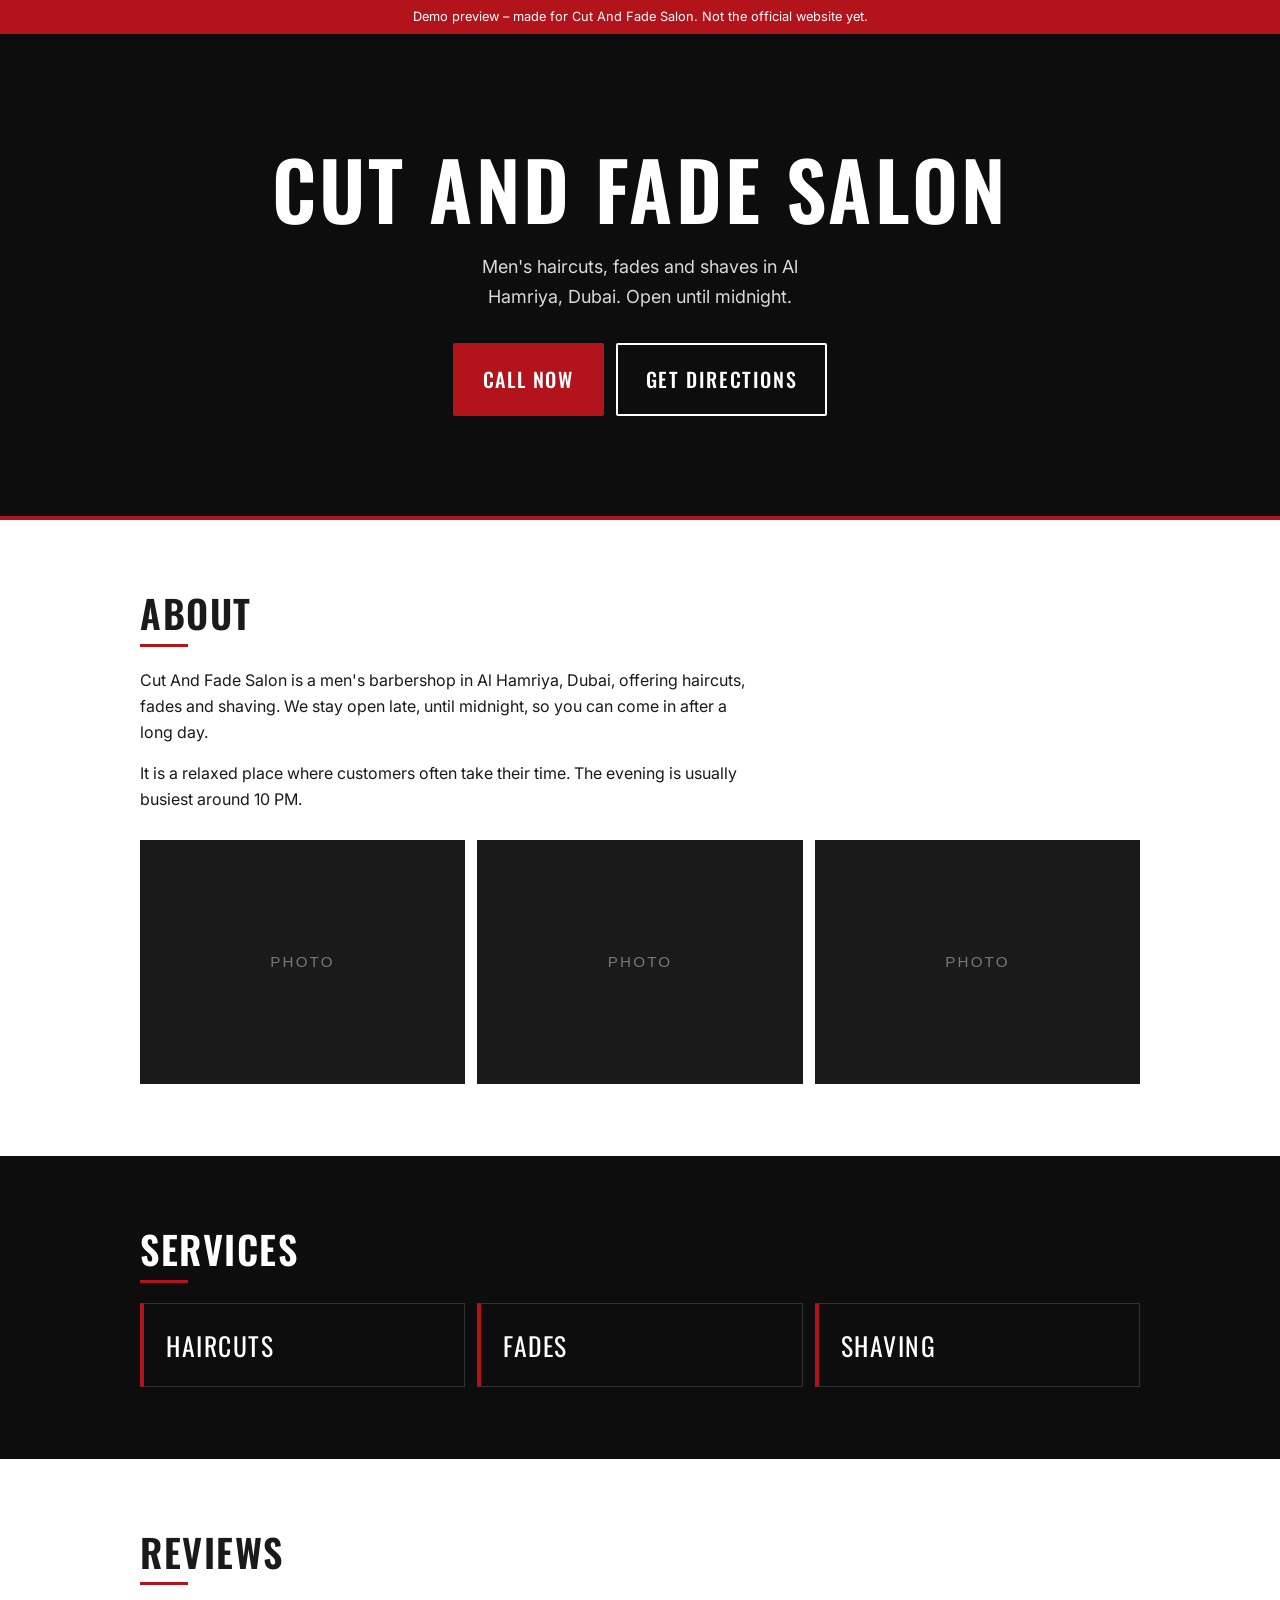
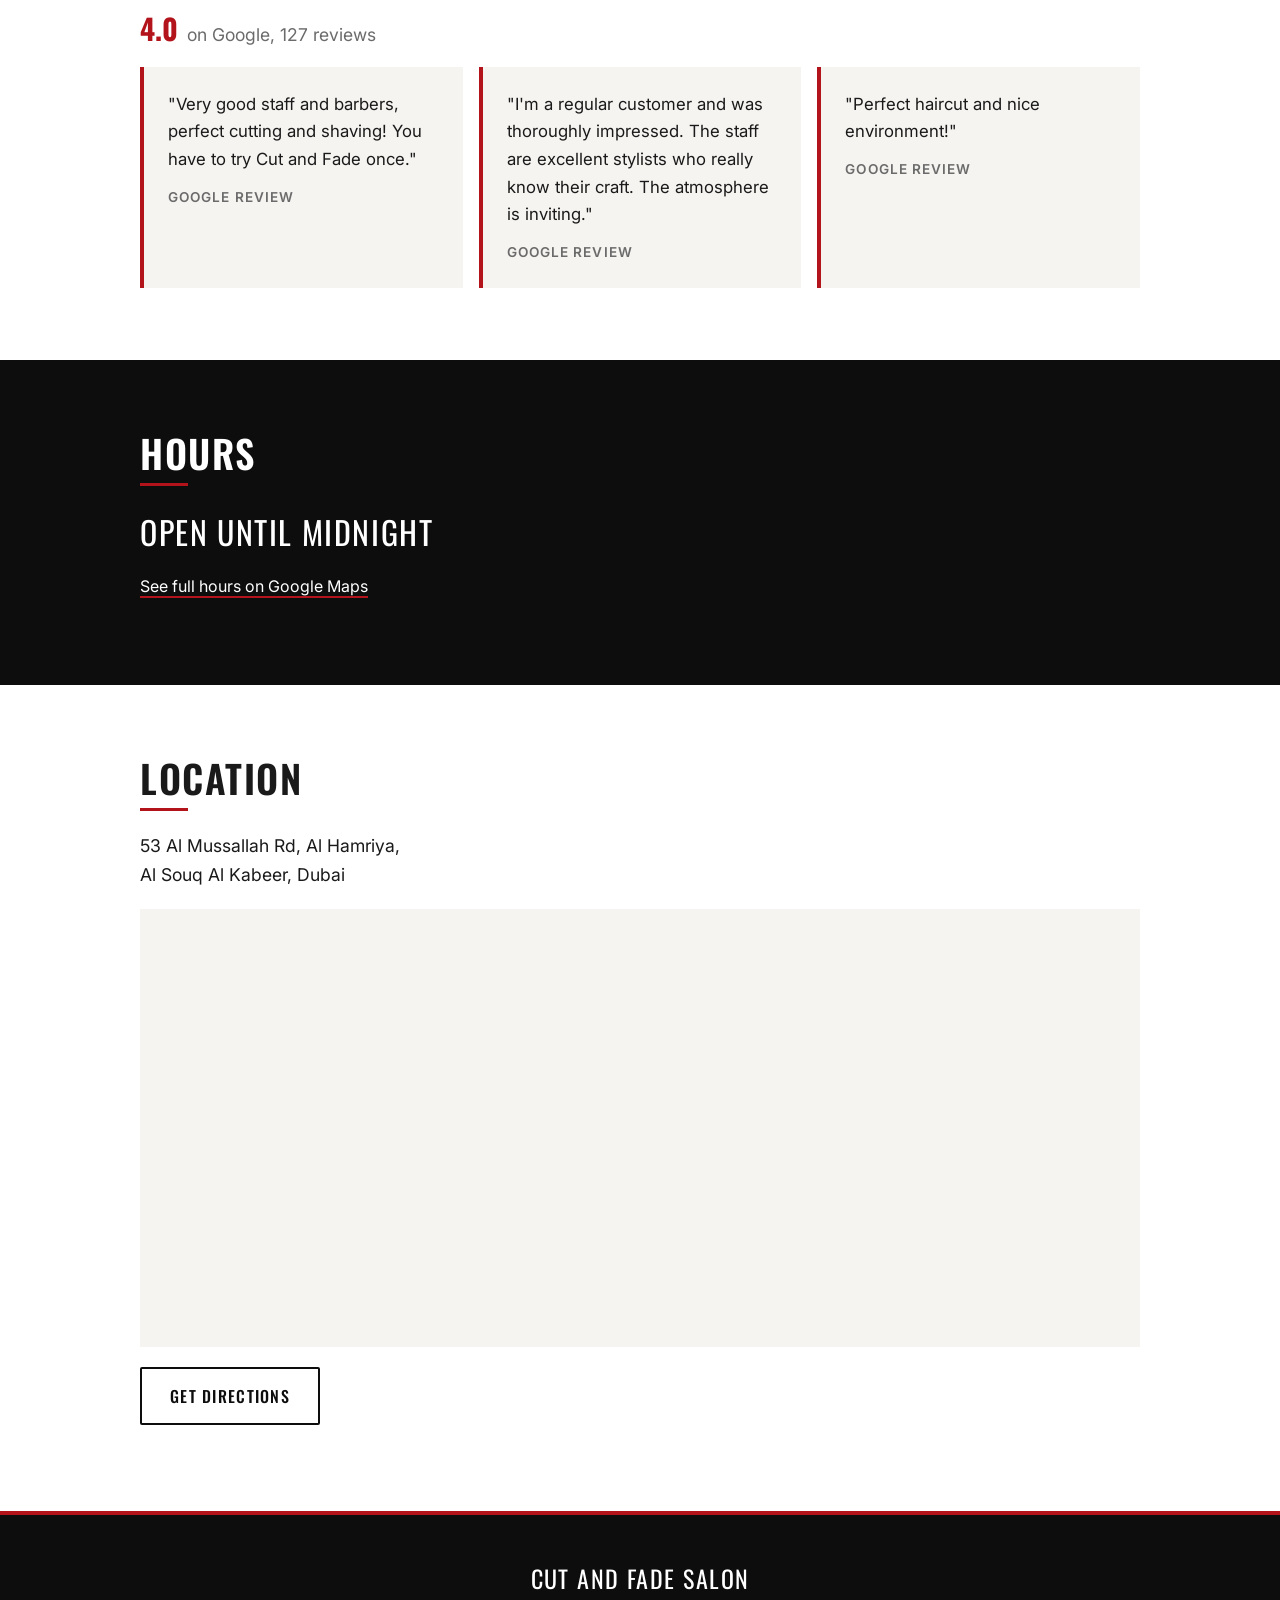
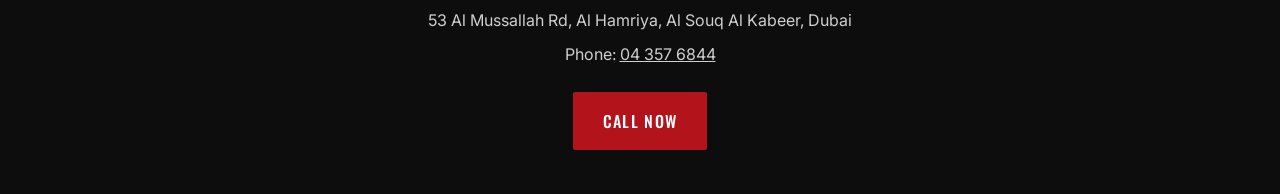
==== index.html @ 0ee4cca7 "Add Cut And Fade Salon demo site" ====
<!DOCTYPE html>
<html lang="en">
<head>
  <meta charset="utf-8">
  <meta name="viewport" content="width=device-width, initial-scale=1">
  <meta name="robots" content="noindex">
  <title>Cut And Fade Salon | Men's Barbershop in Al Hamriya, Dubai</title>
  <meta name="description" content="Men's haircuts, fades and shaves in Al Hamriya, Dubai. Open until midnight.">
  <link rel="preconnect" href="https://fonts.googleapis.com">
  <link rel="preconnect" href="https://fonts.gstatic.com" crossorigin>
  <link href="https://fonts.googleapis.com/css2?family=Oswald:wght@500;600&family=Inter:wght@400;500;600&display=swap" rel="stylesheet">
  <link rel="stylesheet" href="style.css">
</head>
<body>

  <div class="demo-banner">Demo preview – made for Cut And Fade Salon. Not the official website yet.</div>

  <header class="hero">
    <div class="wrap">
      <h1>Cut And Fade Salon</h1>
      <p class="lead">Men's haircuts, fades and shaves in Al Hamriya, Dubai. Open until midnight.</p>
      <div class="actions">
        <a class="btn btn-primary btn-big" href="tel:+97143576844">Call Now</a>
        <a class="btn btn-outline btn-big" href="https://www.google.com/maps/search/?api=1&amp;query=Cut+And+Fade+Salon+53+Al+Mussallah+Rd+Dubai" target="_blank" rel="noopener">Get Directions</a>
      </div>
    </div>
  </header>

  <main>
    <section class="section" id="about">
      <div class="wrap">
        <h2>About</h2>
        <p>Cut And Fade Salon is a men's barbershop in Al Hamriya, Dubai, offering haircuts, fades and shaving. We stay open late, until midnight, so you can come in after a long day.</p>
        <p>It is a relaxed place where customers often take their time. The evening is usually busiest around 10 PM.</p>
        <div class="photos">
          <img src="images/photo-1.svg" alt="Photo placeholder" width="600" height="450" loading="lazy">
          <img src="images/photo-2.svg" alt="Photo placeholder" width="600" height="450" loading="lazy">
          <img src="images/photo-3.svg" alt="Photo placeholder" width="600" height="450" loading="lazy">
        </div>
      </div>
    </section>

    <section class="section dark" id="services">
      <div class="wrap">
        <h2>Services</h2>
        <ul class="services">
          <li>Haircuts</li>
          <li>Fades</li>
          <li>Shaving</li>
        </ul>
      </div>
    </section>

    <section class="section" id="reviews">
      <div class="wrap">
        <h2>Reviews</h2>
        <p class="rating"><strong>4.0</strong> on Google, 127 reviews</p>
        <div class="reviews">
          <figure>
            <blockquote>"Very good staff and barbers, perfect cutting and shaving! You have to try Cut and Fade once."</blockquote>
            <figcaption>Google review</figcaption>
          </figure>
          <figure>
            <blockquote>"I'm a regular customer and was thoroughly impressed. The staff are excellent stylists who really know their craft. The atmosphere is inviting."</blockquote>
            <figcaption>Google review</figcaption>
          </figure>
          <figure>
            <blockquote>"Perfect haircut and nice environment!"</blockquote>
            <figcaption>Google review</figcaption>
          </figure>
        </div>
      </div>
    </section>

    <section class="section dark" id="hours">
      <div class="wrap">
        <h2>Hours</h2>
        <p class="big-text">Open until midnight</p>
        <p><a class="text-link" href="https://www.google.com/maps/search/?api=1&amp;query=Cut+And+Fade+Salon+53+Al+Mussallah+Rd+Dubai" target="_blank" rel="noopener">See full hours on Google Maps</a></p>
      </div>
    </section>

    <section class="section" id="location">
      <div class="wrap">
        <h2>Location</h2>
        <address>53 Al Mussallah Rd, Al Hamriya,<br>Al Souq Al Kabeer, Dubai</address>
        <div class="map">
          <iframe title="Map showing Cut And Fade Salon" src="https://maps.google.com/maps?q=Cut%20And%20Fade%20Salon%2C%2053%20Al%20Mussallah%20Rd%2C%20Dubai&amp;output=embed" loading="lazy" referrerpolicy="no-referrer-when-downgrade" allowfullscreen></iframe>
        </div>
        <p><a class="btn btn-outline-dark" href="https://www.google.com/maps/search/?api=1&amp;query=Cut+And+Fade+Salon+53+Al+Mussallah+Rd+Dubai" target="_blank" rel="noopener">Get Directions</a></p>
      </div>
    </section>
  </main>

  <footer class="footer">
    <div class="wrap">
      <p class="footer-name">Cut And Fade Salon</p>
      <p>53 Al Mussallah Rd, Al Hamriya, Al Souq Al Kabeer, Dubai</p>
      <p>Phone: <a href="tel:+97143576844">04 357 6844</a></p>
      <a class="btn btn-primary" href="tel:+97143576844">Call Now</a>
    </div>
  </footer>

  <a class="sticky-call" href="tel:+97143576844">Call Now</a>

</body>
</html>
---- style.css ----
:root {
  --black: #0d0d0d;
  --ink: #1a1a1a;
  --white: #ffffff;
  --paper: #f6f4f1;
  --red: #b3141c;
  --red-dark: #8f0f16;
  --muted: #6b6b6b;
  --head: "Oswald", "Arial Narrow", Impact, sans-serif;
  --body: "Inter", system-ui, -apple-system, "Segoe UI", Arial, sans-serif;
}

* { box-sizing: border-box; }
html { scroll-behavior: smooth; }
body {
  margin: 0;
  font-family: var(--body);
  font-size: 1rem;
  line-height: 1.65;
  color: var(--ink);
  background: var(--white);
  padding-bottom: 76px; /* room for sticky button on mobile */
}
img { max-width: 100%; height: auto; display: block; }
a { color: inherit; }
.wrap { width: 100%; max-width: 1040px; margin: 0 auto; padding: 0 20px; }

h1, h2 {
  font-family: var(--head);
  font-weight: 600;
  text-transform: uppercase;
  letter-spacing: 0.04em;
  line-height: 1.1;
  margin: 0;
}

/* Banner */
.demo-banner {
  background: var(--red);
  color: var(--white);
  text-align: center;
  font-size: 0.8rem;
  line-height: 1.4;
  padding: 8px 16px;
}

/* Hero */
.hero {
  background: var(--black);
  color: var(--white);
  padding: 72px 0 64px;
  text-align: center;
  border-bottom: 4px solid var(--red);
}
.hero h1 { font-size: clamp(2.6rem, 11vw, 5rem); }
.lead {
  max-width: 34ch;
  margin: 20px auto 32px;
  font-size: 1.125rem;
  color: #d9d9d9;
}
.actions { display: flex; flex-direction: column; gap: 12px; max-width: 360px; margin: 0 auto; }

/* Buttons */
.btn {
  display: inline-block;
  text-align: center;
  text-decoration: none;
  font-family: var(--head);
  font-weight: 500;
  text-transform: uppercase;
  letter-spacing: 0.08em;
  padding: 14px 28px;
  border: 2px solid transparent;
  border-radius: 2px;
  transition: background 0.15s, color 0.15s, border-color 0.15s;
}
.btn-big { font-size: 1.25rem; padding: 18px 28px; }
.btn-primary { background: var(--red); color: var(--white); }
.btn-primary:hover { background: var(--red-dark); }
.btn-outline { border-color: var(--white); color: var(--white); }
.btn-outline:hover { background: var(--white); color: var(--black); }
.btn-outline-dark { border-color: var(--black); color: var(--black); }
.btn-outline-dark:hover { background: var(--black); color: var(--white); }
a:focus-visible { outline: 3px solid var(--red); outline-offset: 3px; }

/* Sections */
.section { padding: 56px 0; }
.section.dark { background: var(--black); color: var(--white); }
.section h2 {
  font-size: 2rem;
  margin-bottom: 20px;
  padding-bottom: 12px;
  position: relative;
}
.section h2::after {
  content: "";
  position: absolute;
  left: 0; bottom: 0;
  width: 48px; height: 3px;
  background: var(--red);
}
.section p { max-width: 62ch; margin: 0 0 14px; }

.photos { display: grid; grid-template-columns: 1fr; gap: 12px; margin-top: 28px; }

/* Services */
.services { list-style: none; margin: 0; padding: 0; display: grid; gap: 12px; }
.services li {
  font-family: var(--head);
  font-size: 1.6rem;
  text-transform: uppercase;
  letter-spacing: 0.06em;
  padding: 20px 22px;
  border: 1px solid #333;
  border-left: 4px solid var(--red);
}

/* Reviews */
.rating { font-size: 1.1rem; color: var(--muted); }
.rating strong { font-family: var(--head); font-size: 1.8rem; color: var(--red); margin-right: 4px; }
.reviews { display: grid; gap: 16px; margin-top: 8px; }
.reviews figure { margin: 0; background: var(--paper); padding: 24px; border-left: 4px solid var(--red); }
.reviews blockquote { margin: 0 0 12px; font-size: 1.05rem; }
.reviews figcaption { font-size: 0.85rem; font-weight: 600; color: var(--muted); text-transform: uppercase; letter-spacing: 0.08em; }

/* Hours */
.big-text { font-family: var(--head); font-size: 2rem; text-transform: uppercase; letter-spacing: 0.05em; }
.text-link { color: var(--white); text-decoration-color: var(--red); text-decoration-thickness: 2px; text-underline-offset: 4px; }
.text-link:hover { color: #ff6a70; }

/* Location */
address { font-style: normal; font-size: 1.1rem; margin-bottom: 20px; }
.map { aspect-ratio: 4 / 3; background: var(--paper); margin-bottom: 20px; }
.map iframe { width: 100%; height: 100%; border: 0; display: block; }

/* Footer */
.footer { background: var(--black); color: #cfcfcf; padding: 44px 0; text-align: center; border-top: 4px solid var(--red); }
.footer p { margin: 0 0 8px; }
.footer-name { font-family: var(--head); font-size: 1.5rem; text-transform: uppercase; letter-spacing: 0.06em; color: var(--white); }
.footer .btn { margin-top: 16px; }

/* Sticky call button (mobile) */
.sticky-call {
  position: fixed;
  left: 12px; right: 12px; bottom: 12px;
  z-index: 10;
  background: var(--red);
  color: var(--white);
  text-align: center;
  text-decoration: none;
  font-family: var(--head);
  font-size: 1.25rem;
  text-transform: uppercase;
  letter-spacing: 0.08em;
  padding: 16px;
  border-radius: 2px;
  box-shadow: 0 4px 14px rgba(0, 0, 0, 0.35);
}

/* Tablet */
@media (min-width: 640px) {
  .actions { flex-direction: row; justify-content: center; max-width: none; }
  .photos { grid-template-columns: repeat(3, 1fr); }
  .services { grid-template-columns: repeat(3, 1fr); }
  .reviews { grid-template-columns: repeat(3, 1fr); }
  .section { padding: 72px 0; }
}

/* Desktop */
@media (min-width: 900px) {
  body { padding-bottom: 0; }
  .sticky-call { display: none; }
  .hero { padding: 110px 0 100px; }
  .section h2 { font-size: 2.4rem; }
  .map { aspect-ratio: 16 / 7; }
}

@media (prefers-reduced-motion: reduce) {
  html { scroll-behavior: auto; }
  .btn { transition: none; }
}
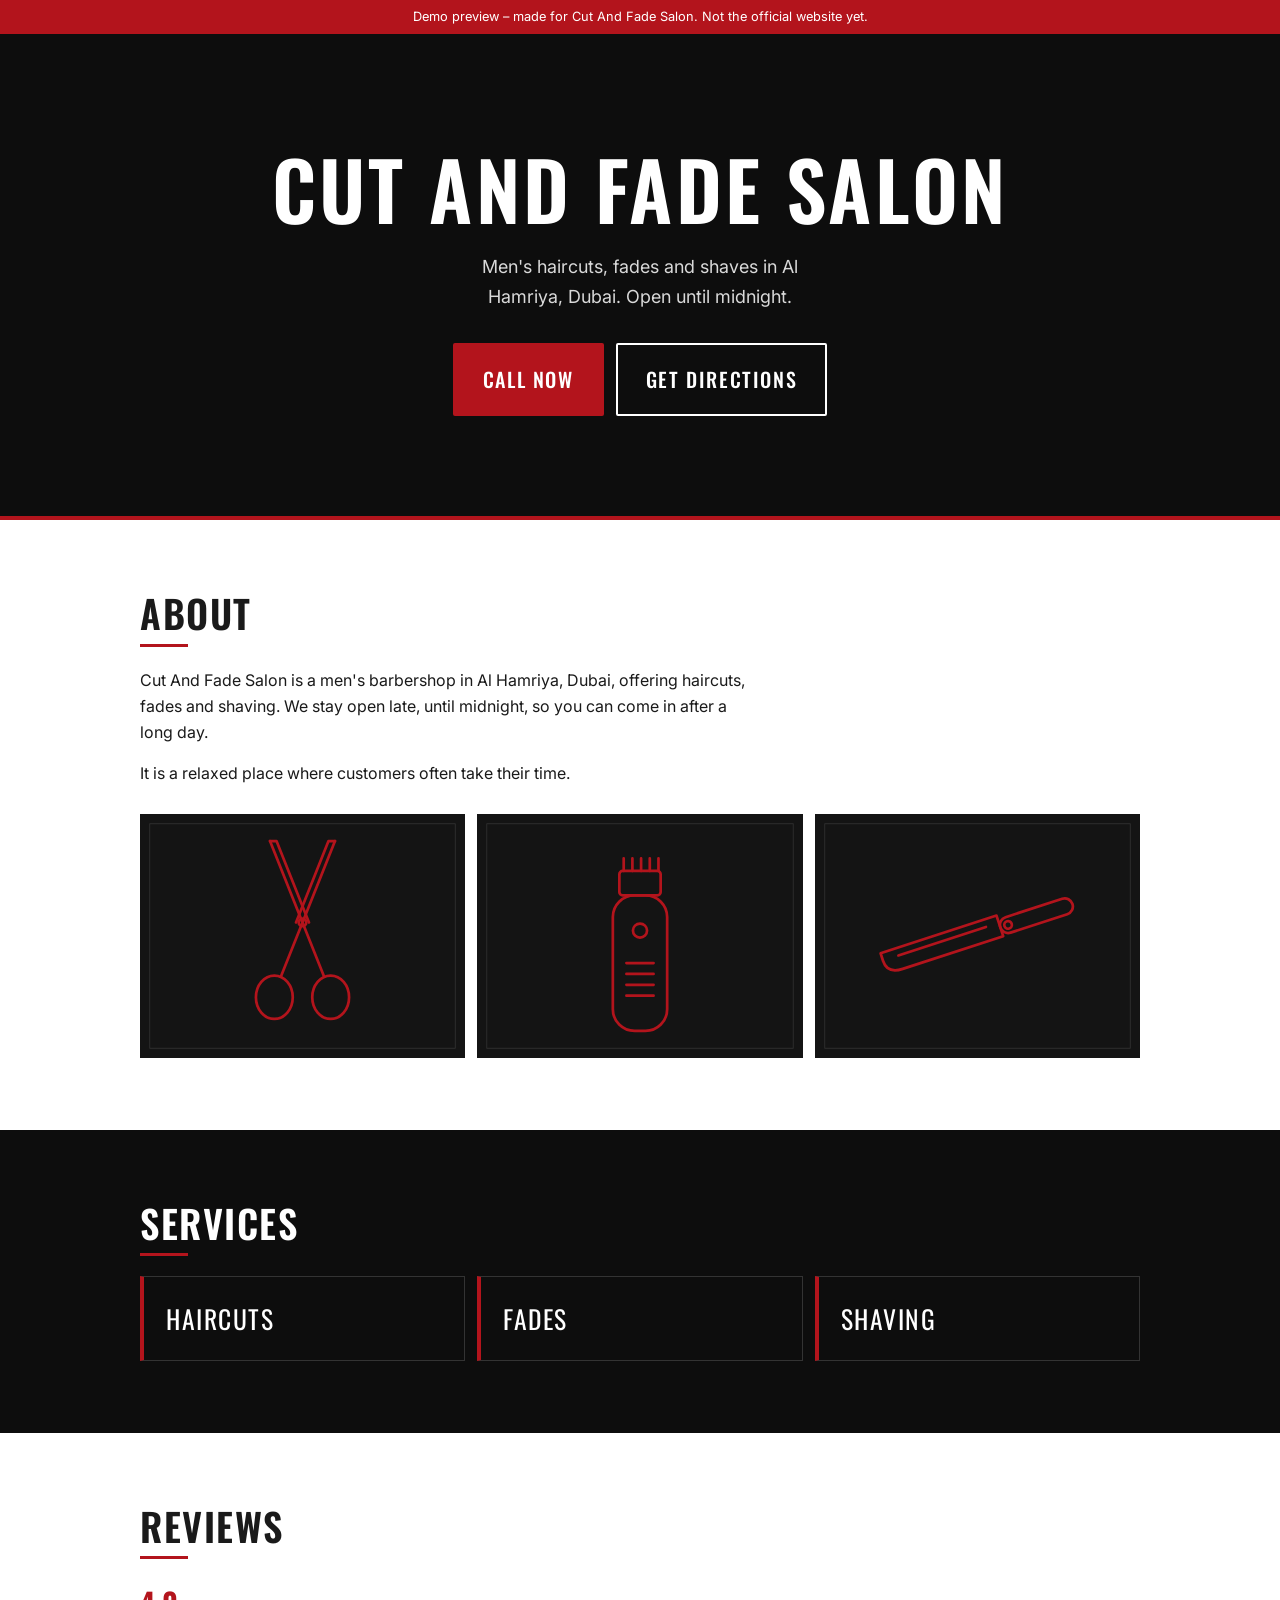
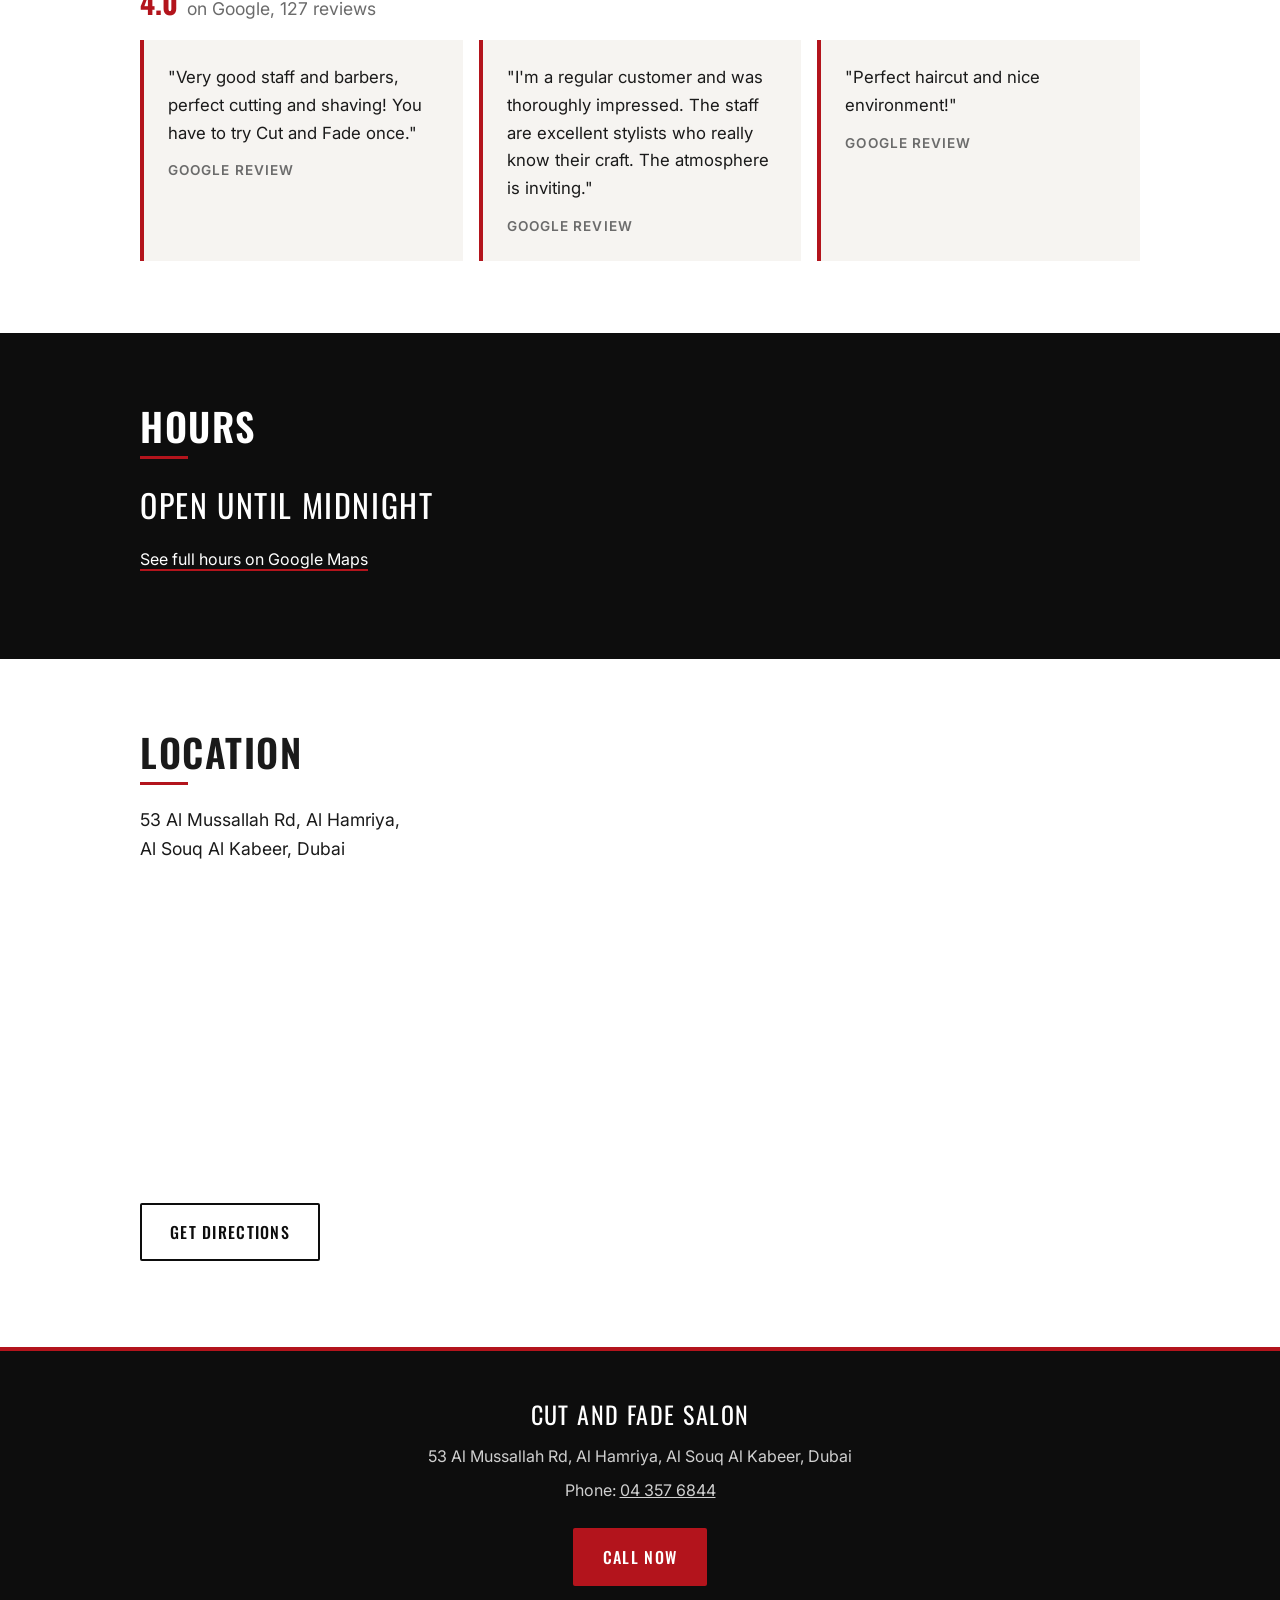
==== commit 570dacdb: "Fix map size, remove 10 PM line, add SVG illustrations Co-Authored-By: Claude Sonnet 5.5 <noreply@an" ====
--- a/index.html
+++ b/index.html
@@ -31,11 +31,11 @@
       <div class="wrap">
         <h2>About</h2>
         <p>Cut And Fade Salon is a men's barbershop in Al Hamriya, Dubai, offering haircuts, fades and shaving. We stay open late, until midnight, so you can come in after a long day.</p>
-        <p>It is a relaxed place where customers often take their time. The evening is usually busiest around 10 PM.</p>
+        <p>It is a relaxed place where customers often take their time.</p>
         <div class="photos">
-          <img src="images/photo-1.svg" alt="Photo placeholder" width="600" height="450" loading="lazy">
-          <img src="images/photo-2.svg" alt="Photo placeholder" width="600" height="450" loading="lazy">
-          <img src="images/photo-3.svg" alt="Photo placeholder" width="600" height="450" loading="lazy">
+          <img src="images/photo-1.svg" alt="Scissors illustration" width="600" height="450" loading="lazy">
+          <img src="images/photo-2.svg" alt="Clipper illustration" width="600" height="450" loading="lazy">
+          <img src="images/photo-3.svg" alt="Razor illustration" width="600" height="450" loading="lazy">
         </div>
       </div>
     </section>
@@ -85,7 +85,7 @@
         <h2>Location</h2>
         <address>53 Al Mussallah Rd, Al Hamriya,<br>Al Souq Al Kabeer, Dubai</address>
         <div class="map">
-          <iframe title="Map showing Cut And Fade Salon" src="https://maps.google.com/maps?q=Cut%20And%20Fade%20Salon%2C%2053%20Al%20Mussallah%20Rd%2C%20Dubai&amp;output=embed" loading="lazy" referrerpolicy="no-referrer-when-downgrade" allowfullscreen></iframe>
+          <iframe title="Map showing Cut And Fade Salon" width="100%" height="300"  style="border:0" src="https://maps.google.com/maps?q=Cut%20And%20Fade%20Salon%2C%2053%20Al%20Mussallah%20Rd%2C%20Dubai&amp;output=embed" loading="lazy" referrerpolicy="no-referrer-when-downgrade" allowfullscreen></iframe>
         </div>
         <p><a class="btn btn-outline-dark" href="https://www.google.com/maps/search/?api=1&amp;query=Cut+And+Fade+Salon+53+Al+Mussallah+Rd+Dubai" target="_blank" rel="noopener">Get Directions</a></p>
       </div>
--- a/style.css
+++ b/style.css
@@ -131,8 +131,8 @@
 
 /* Location */
 address { font-style: normal; font-size: 1.1rem; margin-bottom: 20px; }
-.map { aspect-ratio: 4 / 3; background: var(--paper); margin-bottom: 20px; }
-.map iframe { width: 100%; height: 100%; border: 0; display: block; }
+.map { margin-bottom: 20px; }
+.map iframe { width: 100%; height: 300px; border: 0; display: block; }
 
 /* Footer */
 .footer { background: var(--black); color: #cfcfcf; padding: 44px 0; text-align: center; border-top: 4px solid var(--red); }
@@ -173,7 +173,6 @@
   .sticky-call { display: none; }
   .hero { padding: 110px 0 100px; }
   .section h2 { font-size: 2.4rem; }
-  .map { aspect-ratio: 16 / 7; }
 }
 
 @media (prefers-reduced-motion: reduce) {
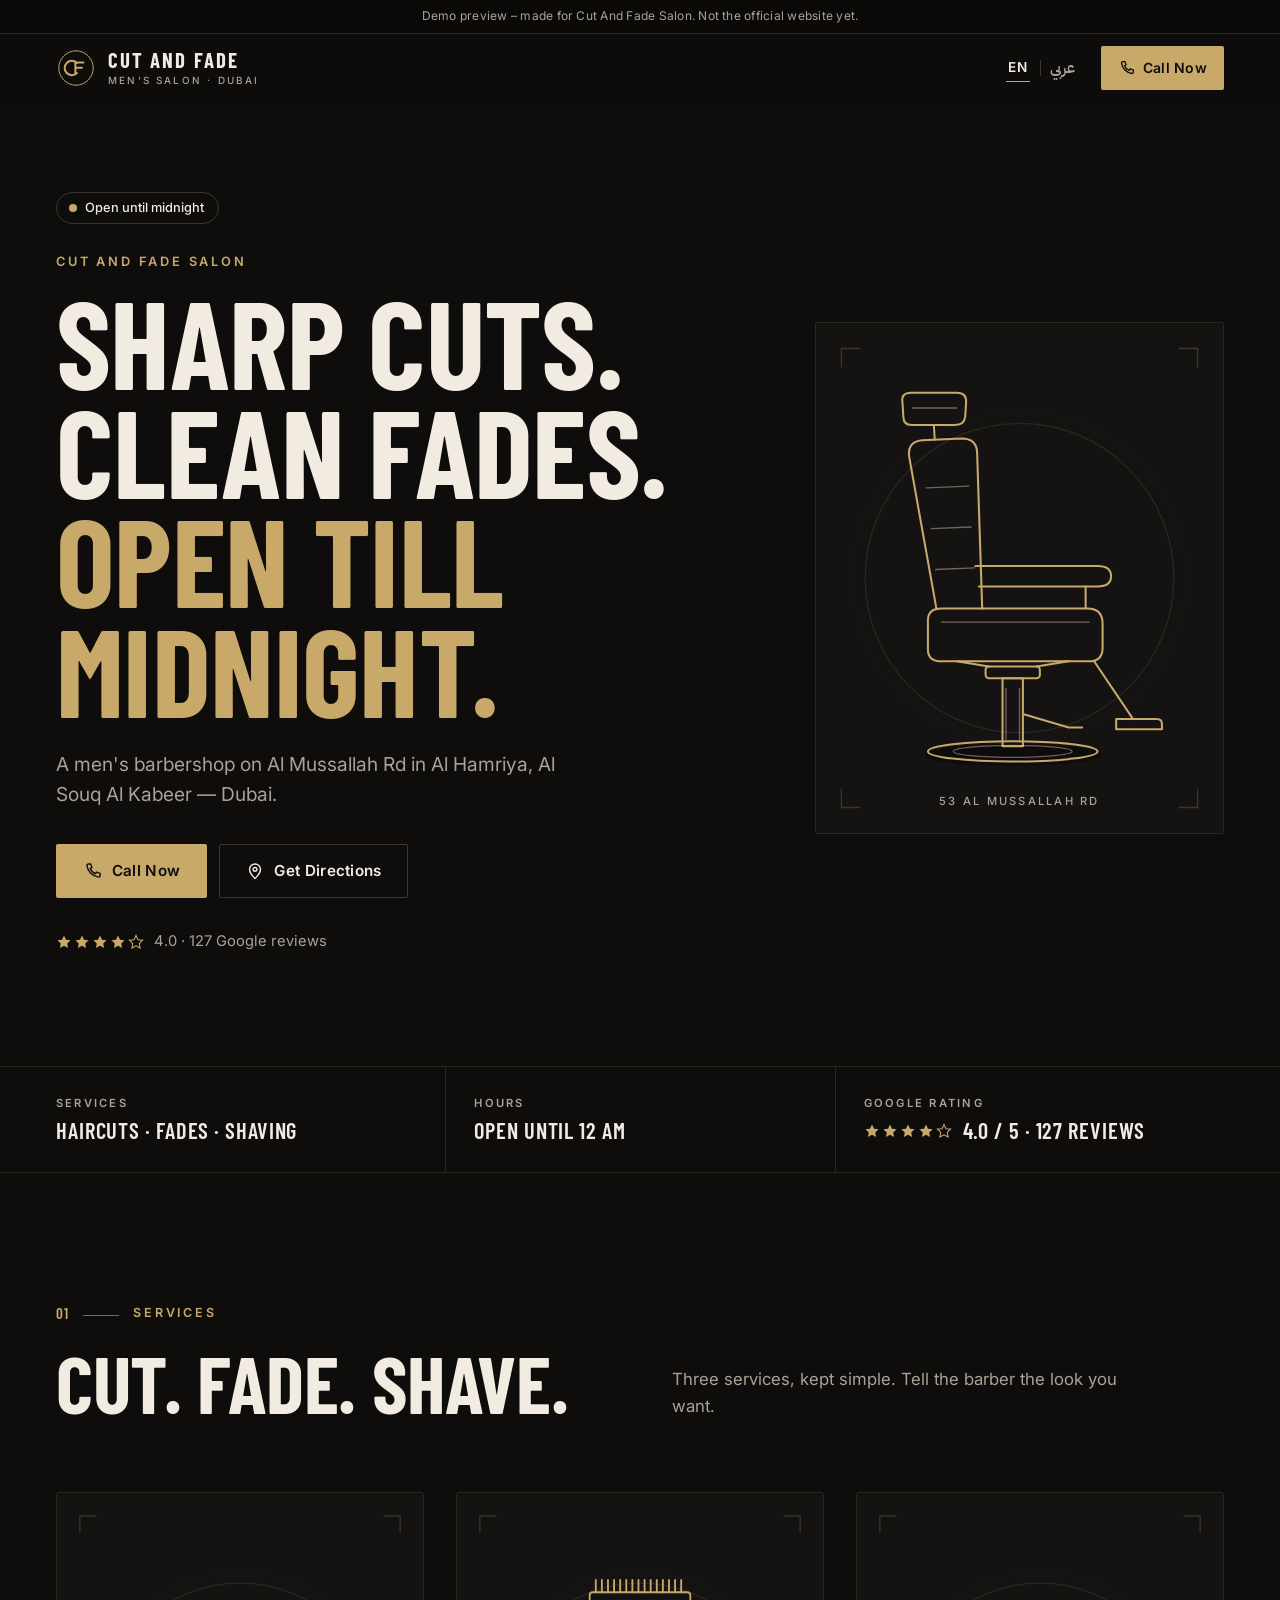
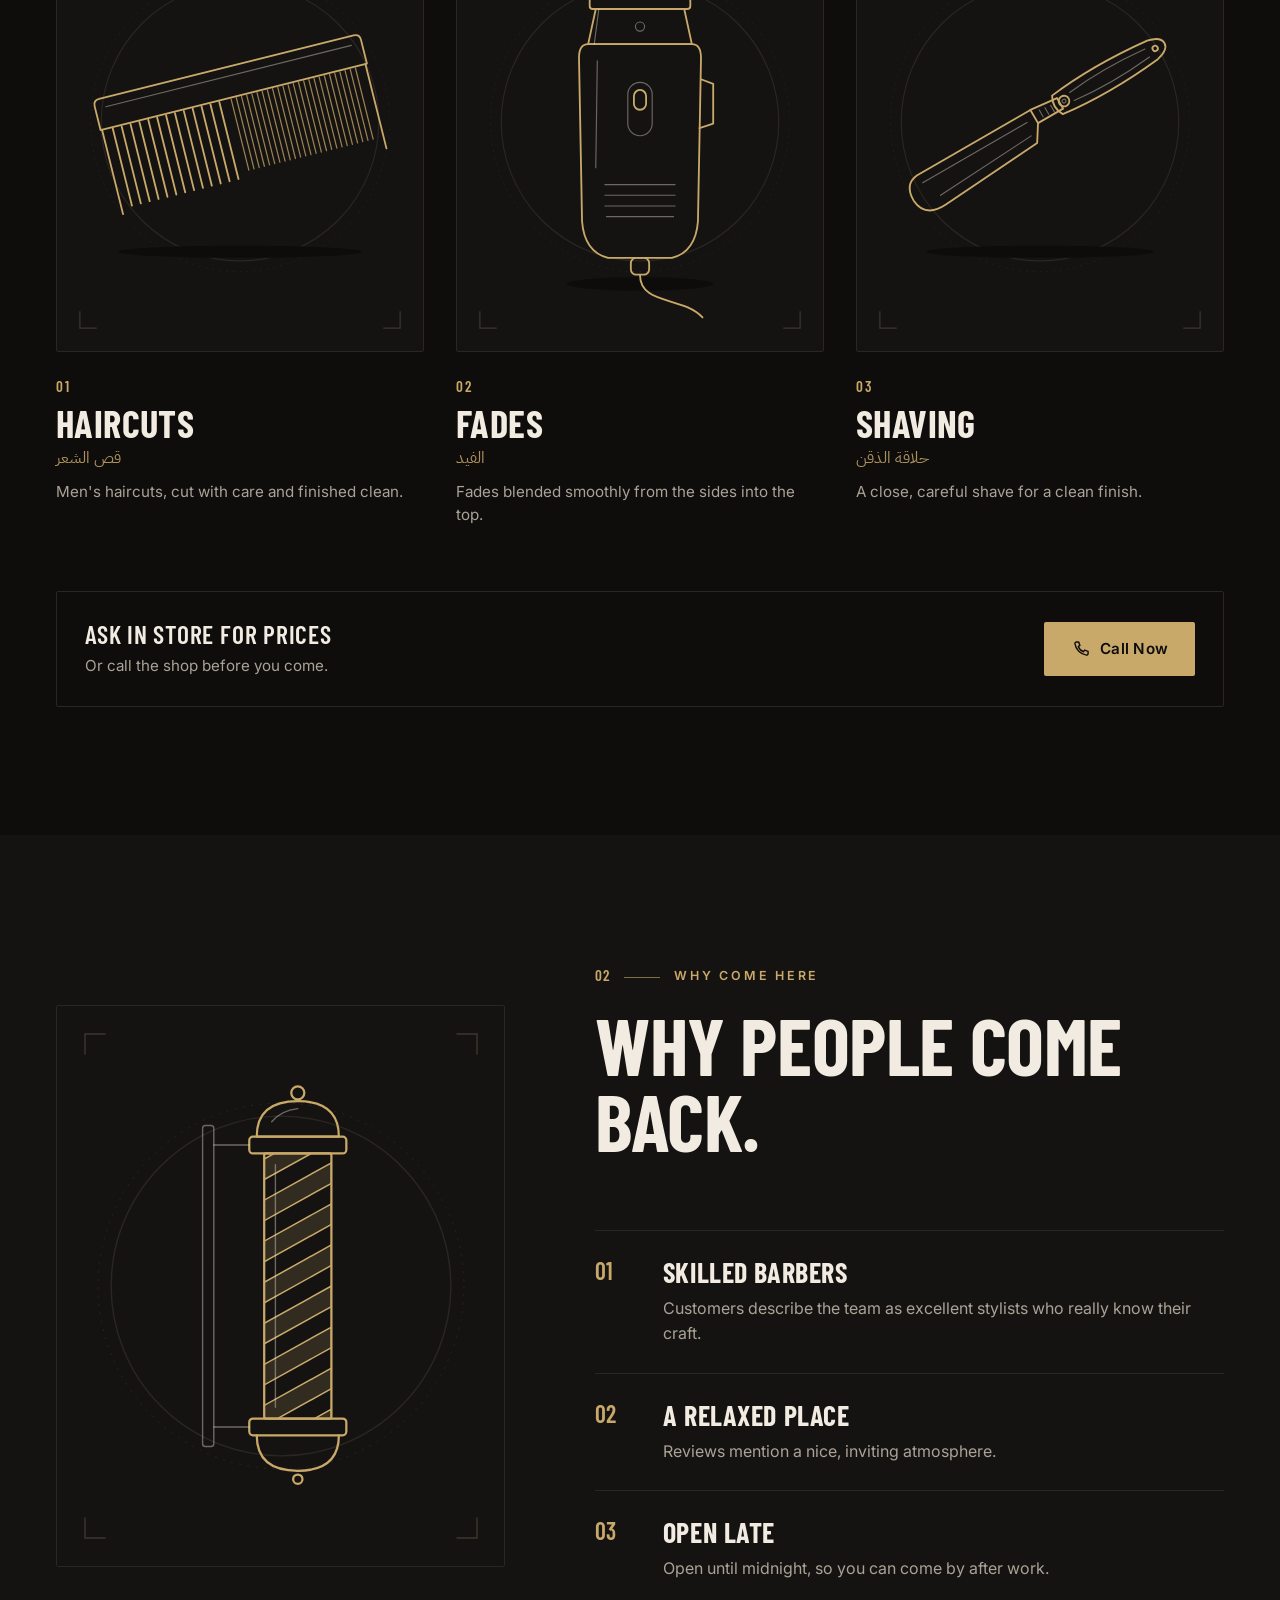
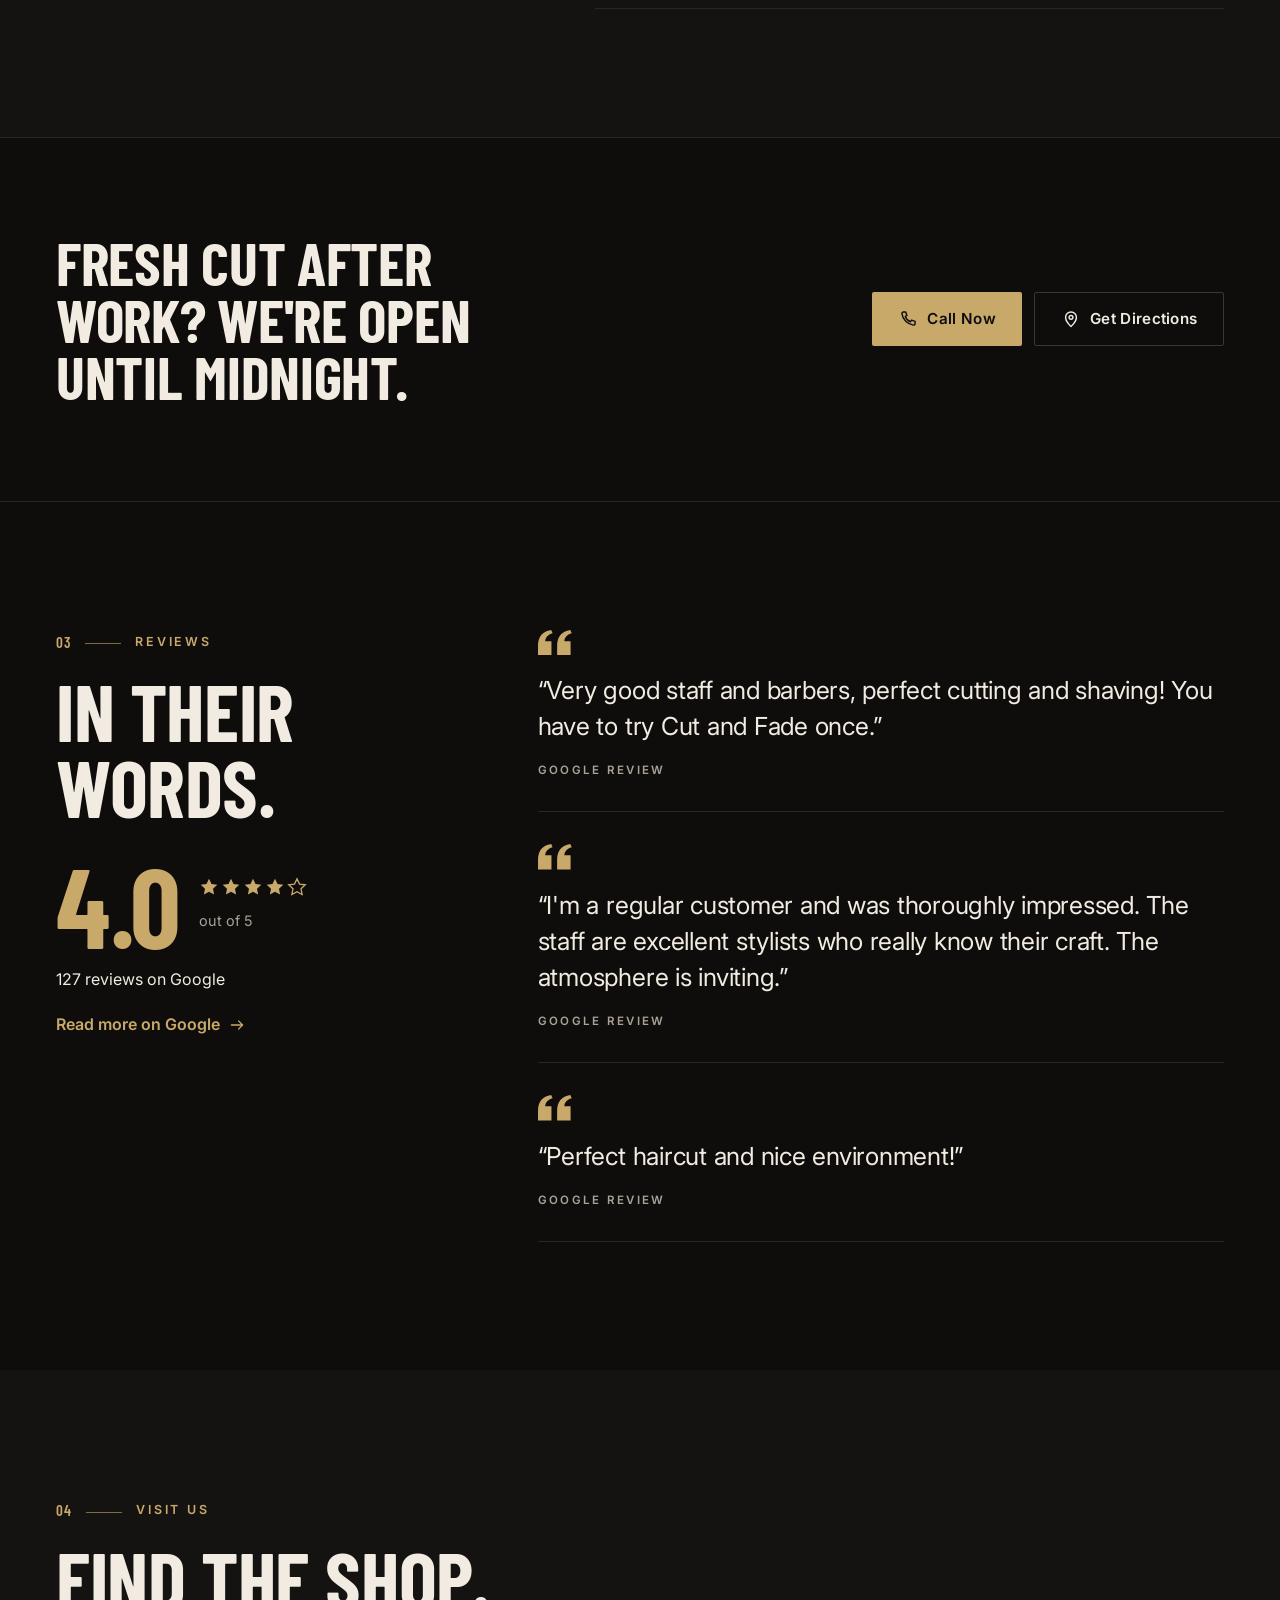
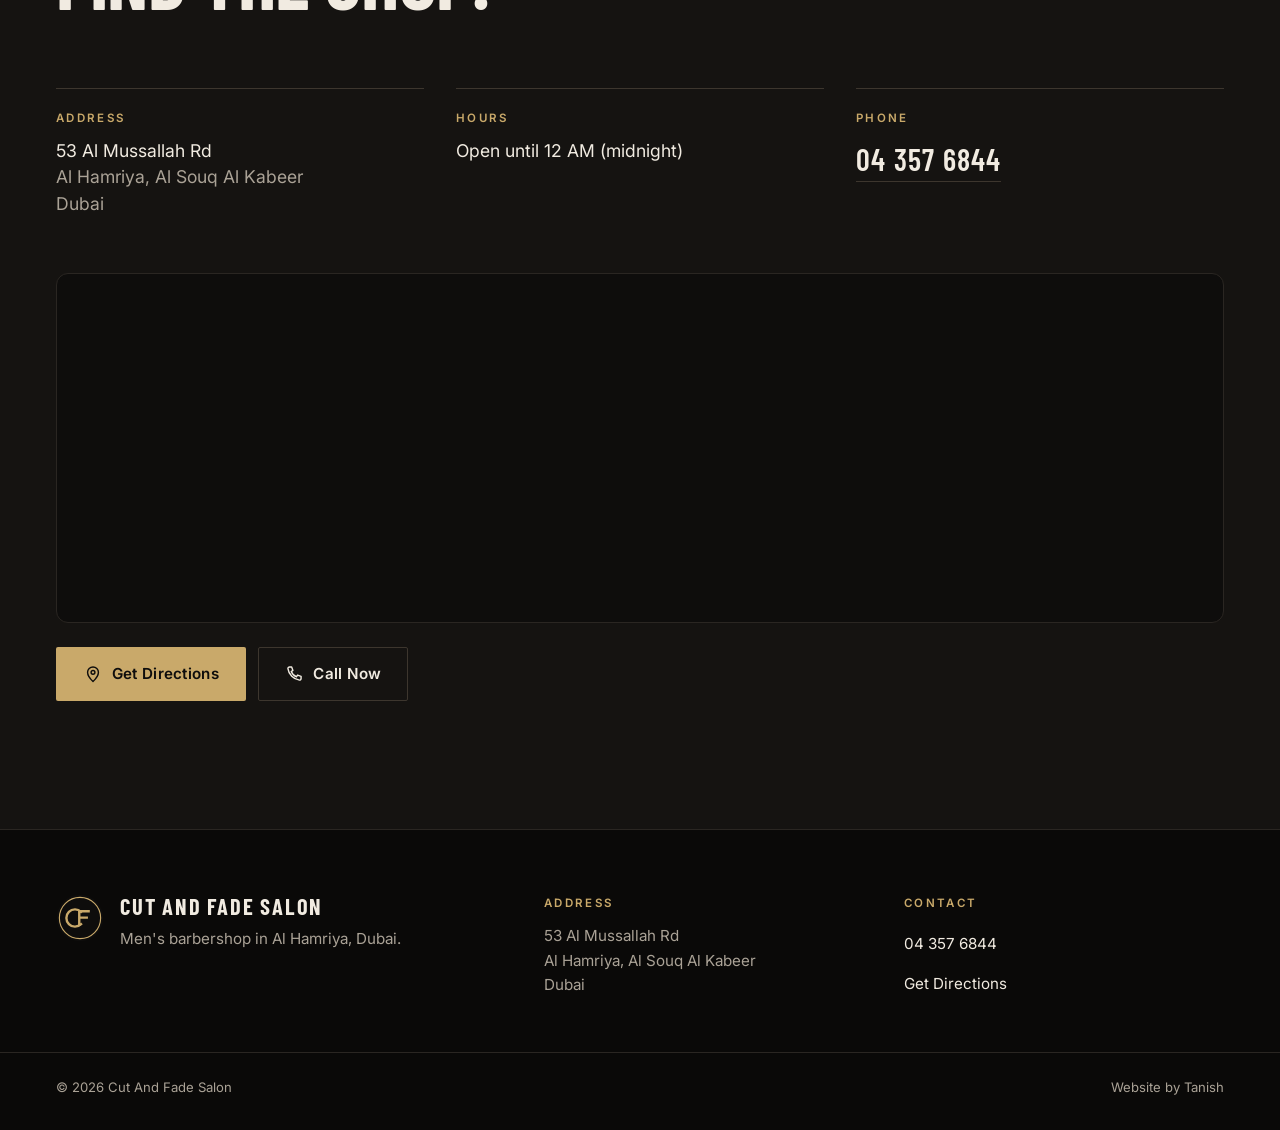
==== commit 714ada5a: "Redesign site: bilingual EN/AR, brass-on-charcoal editorial look - New typography-led design (Barlow" ====
--- a/index.html
+++ b/index.html
@@ -1,107 +1,262 @@
-<!DOCTYPE html>
-<html lang="en">
+<!doctype html>
+<html lang="en" dir="ltr">
 <head>
   <meta charset="utf-8">
-  <meta name="viewport" content="width=device-width, initial-scale=1">
+  <meta name="viewport" content="width=device-width, initial-scale=1, viewport-fit=cover">
+  <title>Cut And Fade Salon · Men's barbershop in Al Hamriya, Dubai</title>
+  <meta name="description" content="Haircuts, fades and shaving in Al Hamriya, Dubai. Open until midnight. Call 04 357 6844.">
   <meta name="robots" content="noindex">
-  <title>Cut And Fade Salon | Men's Barbershop in Al Hamriya, Dubai</title>
-  <meta name="description" content="Men's haircuts, fades and shaves in Al Hamriya, Dubai. Open until midnight.">
+  <meta name="theme-color" content="#0e0d0c">
+
+  <link rel="icon" href="images/logo.svg" type="image/svg+xml">
+  <link rel="apple-touch-icon" href="images/apple-touch-icon.png">
+
+  <!-- Social sharing (WhatsApp, iMessage, X…) — edit these when reusing for another shop -->
+  <meta property="og:type" content="website">
+  <meta property="og:site_name" content="Cut And Fade Salon">
+  <meta property="og:title" content="Cut And Fade Salon · Al Hamriya, Dubai">
+  <meta property="og:description" content="Haircuts, fades and shaving. Open till midnight. Call 04 357 6844.">
+  <meta property="og:url" content="https://tanish0212.github.io/cut-and-fade-demo/">
+  <meta property="og:image" content="https://tanish0212.github.io/cut-and-fade-demo/images/og-image.png">
+  <meta property="og:image:width" content="1200">
+  <meta property="og:image:height" content="630">
+  <meta property="og:image:alt" content="Cut And Fade Salon — Open till midnight · Al Hamriya, Dubai">
+  <meta name="twitter:card" content="summary_large_image">
+  <meta name="twitter:title" content="Cut And Fade Salon · Al Hamriya, Dubai">
+  <meta name="twitter:description" content="Haircuts, fades and shaving. Open till midnight. Call 04 357 6844.">
+  <meta name="twitter:image" content="https://tanish0212.github.io/cut-and-fade-demo/images/og-image.png">
+
   <link rel="preconnect" href="https://fonts.googleapis.com">
   <link rel="preconnect" href="https://fonts.gstatic.com" crossorigin>
-  <link href="https://fonts.googleapis.com/css2?family=Oswald:wght@500;600&family=Inter:wght@400;500;600&display=swap" rel="stylesheet">
+  <link rel="stylesheet" href="https://fonts.googleapis.com/css2?family=Barlow+Condensed:wght@500;600;700&family=Inter:wght@400;500;600&family=IBM+Plex+Sans+Arabic:wght@400;500;700&display=swap">
   <link rel="stylesheet" href="style.css">
 </head>
 <body>
-
-  <div class="demo-banner">Demo preview – made for Cut And Fade Salon. Not the official website yet.</div>
-
-  <header class="hero">
-    <div class="wrap">
-      <h1>Cut And Fade Salon</h1>
-      <p class="lead">Men's haircuts, fades and shaves in Al Hamriya, Dubai. Open until midnight.</p>
-      <div class="actions">
-        <a class="btn btn-primary btn-big" href="tel:+97143576844">Call Now</a>
-        <a class="btn btn-outline btn-big" href="https://www.google.com/maps/search/?api=1&amp;query=Cut+And+Fade+Salon+53+Al+Mussallah+Rd+Dubai" target="_blank" rel="noopener">Get Directions</a>
+  <a class="skip-link" href="#main" data-t="skip">Skip to content</a>
+
+  <p class="demo-banner" data-t="demoBanner"></p>
+
+  <header class="site-header">
+    <div class="container header-inner">
+      <a class="brand" href="#top">
+        <img class="brand-mark" src="images/logo.svg" width="40" height="40" alt="">
+        <span class="brand-word">
+          <span class="brand-name" lang="en" data-shop="shortName"></span>
+          <span class="brand-sub" data-t="brandSub"></span>
+        </span>
+        <span class="visually-hidden" data-shop="name"></span>
+      </a>
+      <div class="header-actions">
+        <div class="lang-toggle" role="group" data-t-aria="langLabel">
+          <button type="button" data-lang="en" lang="en" aria-pressed="true">EN</button>
+          <span class="lang-sep" aria-hidden="true"></span>
+          <button type="button" data-lang="ar" lang="ar" aria-pressed="false">عربي</button>
+        </div>
+        <a class="btn btn-primary btn-sm js-tel" href="tel:+97143576844">
+          <svg class="icon" viewBox="0 0 24 24" width="18" height="18" fill="none" stroke="currentColor" stroke-width="1.8" stroke-linecap="round" stroke-linejoin="round" aria-hidden="true"><path d="M6.6 3.5h2.6l1.5 4.2-2 1.4a10.6 10.6 0 0 0 6.2 6.2l1.4-2 4.2 1.5v2.6a1.9 1.9 0 0 1-2 1.9A16.2 16.2 0 0 1 4.7 5.5a1.9 1.9 0 0 1 1.9-2Z"/></svg>
+          <span class="label-long" data-t="callNow"></span><span class="label-short" data-t="call"></span>
+        </a>
       </div>
     </div>
   </header>
 
-  <main>
-    <section class="section" id="about">
-      <div class="wrap">
-        <h2>About</h2>
-        <p>Cut And Fade Salon is a men's barbershop in Al Hamriya, Dubai, offering haircuts, fades and shaving. We stay open late, until midnight, so you can come in after a long day.</p>
-        <p>It is a relaxed place where customers often take their time.</p>
-        <div class="photos">
-          <img src="images/photo-1.svg" alt="Scissors illustration" width="600" height="450" loading="lazy">
-          <img src="images/photo-2.svg" alt="Clipper illustration" width="600" height="450" loading="lazy">
-          <img src="images/photo-3.svg" alt="Razor illustration" width="600" height="450" loading="lazy">
-        </div>
-      </div>
-    </section>
-
-    <section class="section dark" id="services">
-      <div class="wrap">
-        <h2>Services</h2>
-        <ul class="services">
-          <li>Haircuts</li>
-          <li>Fades</li>
-          <li>Shaving</li>
-        </ul>
-      </div>
-    </section>
-
-    <section class="section" id="reviews">
-      <div class="wrap">
-        <h2>Reviews</h2>
-        <p class="rating"><strong>4.0</strong> on Google, 127 reviews</p>
-        <div class="reviews">
-          <figure>
-            <blockquote>"Very good staff and barbers, perfect cutting and shaving! You have to try Cut and Fade once."</blockquote>
-            <figcaption>Google review</figcaption>
-          </figure>
-          <figure>
-            <blockquote>"I'm a regular customer and was thoroughly impressed. The staff are excellent stylists who really know their craft. The atmosphere is inviting."</blockquote>
-            <figcaption>Google review</figcaption>
-          </figure>
-          <figure>
-            <blockquote>"Perfect haircut and nice environment!"</blockquote>
-            <figcaption>Google review</figcaption>
-          </figure>
-        </div>
-      </div>
-    </section>
-
-    <section class="section dark" id="hours">
-      <div class="wrap">
-        <h2>Hours</h2>
-        <p class="big-text">Open until midnight</p>
-        <p><a class="text-link" href="https://www.google.com/maps/search/?api=1&amp;query=Cut+And+Fade+Salon+53+Al+Mussallah+Rd+Dubai" target="_blank" rel="noopener">See full hours on Google Maps</a></p>
-      </div>
-    </section>
-
-    <section class="section" id="location">
-      <div class="wrap">
-        <h2>Location</h2>
-        <address>53 Al Mussallah Rd, Al Hamriya,<br>Al Souq Al Kabeer, Dubai</address>
-        <div class="map">
-          <iframe title="Map showing Cut And Fade Salon" width="100%" height="300"  style="border:0" src="https://maps.google.com/maps?q=Cut%20And%20Fade%20Salon%2C%2053%20Al%20Mussallah%20Rd%2C%20Dubai&amp;output=embed" loading="lazy" referrerpolicy="no-referrer-when-downgrade" allowfullscreen></iframe>
-        </div>
-        <p><a class="btn btn-outline-dark" href="https://www.google.com/maps/search/?api=1&amp;query=Cut+And+Fade+Salon+53+Al+Mussallah+Rd+Dubai" target="_blank" rel="noopener">Get Directions</a></p>
+  <main id="main">
+    <!-- HERO -->
+    <section class="hero" id="top" aria-labelledby="hero-title">
+      <div class="container hero-grid">
+        <div class="hero-copy">
+          <p class="status js-status reveal"><span class="status-dot" aria-hidden="true"></span><span class="status-text"></span></p>
+          <p class="eyebrow reveal" lang="en" data-shop="name"></p>
+          <h1 class="hero-title js-hero-title" id="hero-title"></h1>
+          <p class="lead reveal" data-t="heroSub"></p>
+          <div class="actions reveal">
+            <a class="btn btn-primary js-tel" href="tel:+97143576844">
+              <svg class="icon" viewBox="0 0 24 24" width="20" height="20" fill="none" stroke="currentColor" stroke-width="1.7" stroke-linecap="round" stroke-linejoin="round" aria-hidden="true"><path d="M6.6 3.5h2.6l1.5 4.2-2 1.4a10.6 10.6 0 0 0 6.2 6.2l1.4-2 4.2 1.5v2.6a1.9 1.9 0 0 1-2 1.9A16.2 16.2 0 0 1 4.7 5.5a1.9 1.9 0 0 1 1.9-2Z"/></svg>
+              <span data-t="callNow"></span>
+            </a>
+            <a class="btn btn-ghost js-dir" href="#visit">
+              <svg class="icon" viewBox="0 0 24 24" width="20" height="20" fill="none" stroke="currentColor" stroke-width="1.7" stroke-linecap="round" stroke-linejoin="round" aria-hidden="true"><path d="M12 21s-6.5-5.8-6.5-11a6.5 6.5 0 0 1 13 0c0 5.2-6.5 11-6.5 11Z"/><circle cx="12" cy="10" r="2.3"/></svg>
+              <span data-t="directions"></span><span class="visually-hidden js-newtab"></span>
+            </a>
+          </div>
+          <a class="rating js-rating js-reviews reveal" href="#reviews"></a>
+        </div>
+        <figure class="hero-media media reveal">
+          <img class="js-hero-img" src="images/chair.svg" alt="" width="480" height="600" fetchpriority="high">
+          <figcaption class="media-caption" data-t="heroCaption"></figcaption>
+        </figure>
+      </div>
+    </section>
+
+    <!-- FACT STRIP -->
+    <section class="strip" data-t-aria="stripAria">
+      <div class="container strip-grid">
+        <div class="strip-item">
+          <span class="strip-label" data-t="stripServicesLabel"></span>
+          <span class="strip-value js-strip-services"></span>
+        </div>
+        <div class="strip-item">
+          <span class="strip-label" data-t="stripHoursLabel"></span>
+          <span class="strip-value" data-t="stripHours"></span>
+        </div>
+        <div class="strip-item">
+          <span class="strip-label" data-t="stripRatingLabel"></span>
+          <span class="strip-value"><span class="js-stars"></span> <span data-t="stripRating"></span></span>
+        </div>
+      </div>
+    </section>
+
+    <!-- SERVICES -->
+    <section class="section" id="services" aria-labelledby="services-title">
+      <div class="container">
+        <header class="section-head reveal">
+          <p class="kicker"><span class="kicker-num">01</span><span data-t="servicesKicker"></span></p>
+          <h2 id="services-title" data-t="servicesTitle"></h2>
+          <p class="section-intro" data-t="servicesIntro"></p>
+        </header>
+        <ul class="services js-services" role="list"></ul>
+        <div class="services-foot reveal">
+          <div>
+            <p class="prices-note" data-t="pricesNote"></p>
+            <p class="prices-sub" data-t="pricesSub"></p>
+          </div>
+          <a class="btn btn-primary js-tel" href="tel:+97143576844">
+            <svg class="icon" viewBox="0 0 24 24" width="20" height="20" fill="none" stroke="currentColor" stroke-width="1.7" stroke-linecap="round" stroke-linejoin="round" aria-hidden="true"><path d="M6.6 3.5h2.6l1.5 4.2-2 1.4a10.6 10.6 0 0 0 6.2 6.2l1.4-2 4.2 1.5v2.6a1.9 1.9 0 0 1-2 1.9A16.2 16.2 0 0 1 4.7 5.5a1.9 1.9 0 0 1 1.9-2Z"/></svg>
+            <span data-t="callNow"></span>
+          </a>
+        </div>
+      </div>
+    </section>
+
+    <!-- WHY -->
+    <section class="section section-alt" id="why" aria-labelledby="why-title">
+      <div class="container why-grid">
+        <figure class="why-media media reveal">
+          <img class="js-why-img" src="images/pole.svg" alt="" width="480" height="600" loading="lazy" decoding="async">
+        </figure>
+        <div>
+          <header class="section-head section-head--stack reveal">
+            <p class="kicker"><span class="kicker-num">02</span><span data-t="whyKicker"></span></p>
+            <h2 id="why-title" data-t="whyTitle"></h2>
+          </header>
+          <ol class="why-list js-why" role="list"></ol>
+        </div>
+      </div>
+    </section>
+
+    <!-- CTA BAND -->
+    <section class="cta-band" aria-labelledby="cta-title">
+      <div class="container cta-inner reveal">
+        <h2 id="cta-title" class="cta-title" data-t="ctaTitle"></h2>
+        <div class="actions">
+          <a class="btn btn-primary js-tel" href="tel:+97143576844">
+            <svg class="icon" viewBox="0 0 24 24" width="20" height="20" fill="none" stroke="currentColor" stroke-width="1.7" stroke-linecap="round" stroke-linejoin="round" aria-hidden="true"><path d="M6.6 3.5h2.6l1.5 4.2-2 1.4a10.6 10.6 0 0 0 6.2 6.2l1.4-2 4.2 1.5v2.6a1.9 1.9 0 0 1-2 1.9A16.2 16.2 0 0 1 4.7 5.5a1.9 1.9 0 0 1 1.9-2Z"/></svg>
+            <span data-t="callNow"></span>
+          </a>
+          <a class="btn btn-ghost js-dir" href="#visit">
+            <svg class="icon" viewBox="0 0 24 24" width="20" height="20" fill="none" stroke="currentColor" stroke-width="1.7" stroke-linecap="round" stroke-linejoin="round" aria-hidden="true"><path d="M12 21s-6.5-5.8-6.5-11a6.5 6.5 0 0 1 13 0c0 5.2-6.5 11-6.5 11Z"/><circle cx="12" cy="10" r="2.3"/></svg>
+            <span data-t="directions"></span><span class="visually-hidden js-newtab"></span>
+          </a>
+        </div>
+      </div>
+    </section>
+
+    <!-- REVIEWS -->
+    <section class="section" id="reviews" aria-labelledby="reviews-title">
+      <div class="container reviews-grid">
+        <div class="reviews-side reveal">
+          <p class="kicker"><span class="kicker-num">03</span><span data-t="reviewsKicker"></span></p>
+          <h2 id="reviews-title" data-t="reviewsTitle"></h2>
+          <div class="score">
+            <span class="score-value js-score" lang="en" dir="ltr"></span>
+            <div class="score-meta">
+              <span class="js-stars score-stars"></span>
+              <span class="score-out" data-t="outOf"></span>
+            </div>
+          </div>
+          <p class="score-count" data-t="basedOn"></p>
+          <a class="text-link js-reviews" href="#reviews">
+            <span data-t="readMore"></span><span class="visually-hidden js-newtab"></span>
+            <svg class="icon icon-arrow" viewBox="0 0 24 24" width="18" height="18" fill="none" stroke="currentColor" stroke-width="1.7" stroke-linecap="round" stroke-linejoin="round" aria-hidden="true"><path d="M4.5 12h15M14 6.5l5.5 5.5-5.5 5.5"/></svg>
+          </a>
+        </div>
+        <ul class="reviews js-reviews-list" role="list"></ul>
+      </div>
+    </section>
+
+    <!-- VISIT -->
+    <section class="section section-alt" id="visit" aria-labelledby="visit-title">
+      <div class="container">
+        <header class="section-head reveal">
+          <p class="kicker"><span class="kicker-num">04</span><span data-t="visitKicker"></span></p>
+          <h2 id="visit-title" data-t="visitTitle"></h2>
+        </header>
+        <dl class="visit-info reveal">
+          <div>
+            <dt data-t="addressLabel"></dt>
+            <dd class="address js-address"></dd>
+          </div>
+          <div>
+            <dt data-t="hoursLabel"></dt>
+            <dd><span data-t="hoursValue"></span>
+              <span class="status status--inline js-status"><span class="status-dot" aria-hidden="true"></span><span class="status-text"></span></span>
+            </dd>
+          </div>
+          <div>
+            <dt data-t="phoneLabel"></dt>
+            <dd><a class="phone-link js-tel js-phone" href="tel:+97143576844">04 357 6844</a></dd>
+          </div>
+        </dl>
+        <div class="map reveal">
+          <iframe class="js-map" title="Map" width="100%" height="350" loading="lazy" referrerpolicy="no-referrer-when-downgrade" allowfullscreen></iframe>
+        </div>
+        <div class="actions visit-actions reveal">
+          <a class="btn btn-primary js-dir" href="#visit">
+            <svg class="icon" viewBox="0 0 24 24" width="20" height="20" fill="none" stroke="currentColor" stroke-width="1.7" stroke-linecap="round" stroke-linejoin="round" aria-hidden="true"><path d="M12 21s-6.5-5.8-6.5-11a6.5 6.5 0 0 1 13 0c0 5.2-6.5 11-6.5 11Z"/><circle cx="12" cy="10" r="2.3"/></svg>
+            <span data-t="directions"></span><span class="visually-hidden js-newtab"></span>
+          </a>
+          <a class="btn btn-ghost js-tel" href="tel:+97143576844">
+            <svg class="icon" viewBox="0 0 24 24" width="20" height="20" fill="none" stroke="currentColor" stroke-width="1.7" stroke-linecap="round" stroke-linejoin="round" aria-hidden="true"><path d="M6.6 3.5h2.6l1.5 4.2-2 1.4a10.6 10.6 0 0 0 6.2 6.2l1.4-2 4.2 1.5v2.6a1.9 1.9 0 0 1-2 1.9A16.2 16.2 0 0 1 4.7 5.5a1.9 1.9 0 0 1 1.9-2Z"/></svg>
+            <span data-t="callNow"></span>
+          </a>
+        </div>
       </div>
     </section>
   </main>
 
-  <footer class="footer">
-    <div class="wrap">
-      <p class="footer-name">Cut And Fade Salon</p>
-      <p>53 Al Mussallah Rd, Al Hamriya, Al Souq Al Kabeer, Dubai</p>
-      <p>Phone: <a href="tel:+97143576844">04 357 6844</a></p>
-      <a class="btn btn-primary" href="tel:+97143576844">Call Now</a>
+  <footer class="site-footer">
+    <div class="container footer-grid">
+      <div class="footer-brand">
+        <img src="images/logo.svg" width="48" height="48" alt="" loading="lazy">
+        <div>
+          <p class="footer-name" lang="en" data-shop="name"></p>
+          <p class="footer-tag" data-t="footerTag"></p>
+        </div>
+      </div>
+      <div class="footer-col">
+        <p class="footer-label" data-t="addressLabel"></p>
+        <address class="js-address"></address>
+      </div>
+      <div class="footer-col">
+        <p class="footer-label" data-t="footerContact"></p>
+        <p><a class="js-tel js-phone" href="tel:+97143576844">04 357 6844</a></p>
+        <p><a class="js-dir" href="#visit"><span data-t="directions"></span><span class="visually-hidden js-newtab"></span></a></p>
+      </div>
+    </div>
+    <div class="container footer-bottom">
+      <p>© <span class="js-year"></span> <span lang="en" data-shop="name"></span></p>
+      <p data-t="credit"></p>
     </div>
   </footer>
 
-  <a class="sticky-call" href="tel:+97143576844">Call Now</a>
-
+  <a class="fab js-tel" href="tel:+97143576844" data-t-aria="callAria">
+    <svg viewBox="0 0 24 24" width="26" height="26" fill="none" stroke="currentColor" stroke-width="1.8" stroke-linecap="round" stroke-linejoin="round" aria-hidden="true"><path d="M6.6 3.5h2.6l1.5 4.2-2 1.4a10.6 10.6 0 0 0 6.2 6.2l1.4-2 4.2 1.5v2.6a1.9 1.9 0 0 1-2 1.9A16.2 16.2 0 0 1 4.7 5.5a1.9 1.9 0 0 1 1.9-2Z"/></svg>
+  </a>
+
+  <noscript>
+    <div class="noscript">Cut And Fade Salon · 53 Al Mussallah Rd, Al Hamriya, Dubai · Open until midnight · <a href="tel:+97143576844">04 357 6844</a></div>
+  </noscript>
+
+  <script src="script.js"></script>
 </body>
 </html>
--- a/style.css
+++ b/style.css
@@ -1,181 +1,745 @@
+/* =====================================================================
+   Cut And Fade Salon — stylesheet
+   Mobile-first. Logical properties (inline/block) so Arabic RTL mirrors.
+   ===================================================================== */
+
 :root {
-  --black: #0d0d0d;
-  --ink: #1a1a1a;
-  --white: #ffffff;
-  --paper: #f6f4f1;
-  --red: #b3141c;
-  --red-dark: #8f0f16;
-  --muted: #6b6b6b;
-  --head: "Oswald", "Arial Narrow", Impact, sans-serif;
-  --body: "Inter", system-ui, -apple-system, "Segoe UI", Arial, sans-serif;
-}
-
-* { box-sizing: border-box; }
-html { scroll-behavior: smooth; }
+  --bg: #0e0d0c;
+  --bg-2: #151311;
+  --bg-3: #0a0908;
+  --line: #2a2622;
+  --line-2: #3d362e;
+  --text: #f1ebe1;
+  --muted: #aaa296;
+  --accent: #c9a96a;
+  --accent-hi: #dcc08a;
+  --ink: #0e0d0c;
+
+  --f-display: "Barlow Condensed", "Arial Narrow", "Roboto Condensed", sans-serif;
+  --f-body: "Inter", system-ui, -apple-system, "Segoe UI", Roboto, sans-serif;
+  --f-ar: "IBM Plex Sans Arabic", "Geeza Pro", "Segoe UI", Tahoma, sans-serif;
+
+  --gutter: 20px;
+  --max: 1200px;
+  --header-h: 68px;
+  --ease: cubic-bezier(.2, .65, .2, 1);
+  color-scheme: dark;
+}
+
+*, *::before, *::after { box-sizing: border-box; }
+
+html {
+  -webkit-text-size-adjust: 100%;
+  text-size-adjust: 100%;
+  scroll-padding-top: calc(var(--header-h) + 8px);
+}
+@media (prefers-reduced-motion: no-preference) {
+  html { scroll-behavior: smooth; }
+}
+
 body {
   margin: 0;
-  font-family: var(--body);
-  font-size: 1rem;
-  line-height: 1.65;
+  background: var(--bg);
+  color: var(--text);
+  font: 400 1rem/1.6 var(--f-body);
+  -webkit-font-smoothing: antialiased;
+  -moz-osx-font-smoothing: grayscale;
+  overflow-x: clip;
+}
+
+img, svg, iframe { display: block; max-width: 100%; }
+img { height: auto; }
+a { color: inherit; text-decoration: none; }
+p, h1, h2, h3, ul, ol, dl, dd, figure, blockquote { margin: 0; padding: 0; }
+ul[role="list"], ol[role="list"] { list-style: none; }
+address { font-style: normal; }
+button { font: inherit; color: inherit; }
+
+::selection { background: var(--accent); color: var(--ink); }
+
+:focus-visible {
+  outline: 2px solid var(--accent);
+  outline-offset: 3px;
+  border-radius: 2px;
+}
+
+.container {
+  width: 100%;
+  max-width: calc(var(--max) + var(--gutter) * 2);
+  margin-inline: auto;
+  padding-inline: var(--gutter);
+}
+@media (min-width: 768px) { :root { --gutter: 40px; } }
+@media (min-width: 1280px) { :root { --gutter: 56px; } }
+
+.visually-hidden {
+  position: absolute !important;
+  width: 1px; height: 1px;
+  overflow: hidden; clip: rect(0 0 0 0); clip-path: inset(50%);
+  white-space: nowrap;
+}
+
+.skip-link {
+  position: absolute;
+  inset-inline-start: 12px;
+  top: -60px;
+  z-index: 100;
+  background: var(--accent);
   color: var(--ink);
-  background: var(--white);
-  padding-bottom: 76px; /* room for sticky button on mobile */
-}
-img { max-width: 100%; height: auto; display: block; }
-a { color: inherit; }
-.wrap { width: 100%; max-width: 1040px; margin: 0 auto; padding: 0 20px; }
-
-h1, h2 {
-  font-family: var(--head);
-  font-weight: 600;
-  text-transform: uppercase;
-  letter-spacing: 0.04em;
+  padding: 10px 16px;
+  font-weight: 600;
+}
+.skip-link:focus { top: 12px; }
+
+.ltr { unicode-bidi: isolate; }
+
+/* ---------- Arabic ---------- */
+html[lang="ar"] body { font-family: var(--f-ar); line-height: 1.75; }
+html[lang="ar"] *:not(:lang(en)) { letter-spacing: 0 !important; text-transform: none !important; }
+html[lang="ar"] :is(h1, h2, h3, .strip-value, .prices-note, .cta-title):not(:lang(en)) {
+  font-family: var(--f-ar);
+  font-weight: 700;
+}
+html[lang="ar"] .icon-arrow { transform: scaleX(-1); }
+[lang="ar"] { font-family: var(--f-ar); }
+
+/* ---------- Demo banner (delete this element or set showDemoBanner:false) ---------- */
+.demo-banner {
+  background: var(--bg-3);
+  color: var(--muted);
+  border-bottom: 1px solid var(--line);
+  font-size: .75rem;
+  line-height: 1.4;
+  text-align: center;
+  padding: 8px var(--gutter);
+  letter-spacing: .02em;
+}
+.demo-banner[hidden] { display: none; }
+
+/* ---------- Buttons ---------- */
+.btn {
+  display: inline-flex;
+  align-items: center;
+  justify-content: center;
+  gap: .6em;
+  min-height: 54px;
+  padding: 0 1.6rem;
+  border: 1px solid transparent;
+  border-radius: 2px;
+  font-family: var(--f-body);
+  font-weight: 600;
+  font-size: .95rem;
+  letter-spacing: .02em;
   line-height: 1.1;
-  margin: 0;
-}
-
-/* Banner */
-.demo-banner {
-  background: var(--red);
-  color: var(--white);
-  text-align: center;
-  font-size: 0.8rem;
-  line-height: 1.4;
-  padding: 8px 16px;
-}
-
-/* Hero */
-.hero {
-  background: var(--black);
-  color: var(--white);
-  padding: 72px 0 64px;
-  text-align: center;
-  border-bottom: 4px solid var(--red);
-}
-.hero h1 { font-size: clamp(2.6rem, 11vw, 5rem); }
-.lead {
-  max-width: 34ch;
-  margin: 20px auto 32px;
-  font-size: 1.125rem;
-  color: #d9d9d9;
-}
-.actions { display: flex; flex-direction: column; gap: 12px; max-width: 360px; margin: 0 auto; }
-
-/* Buttons */
-.btn {
-  display: inline-block;
-  text-align: center;
-  text-decoration: none;
-  font-family: var(--head);
+  white-space: nowrap;
+  cursor: pointer;
+  transition: background-color .25s var(--ease), border-color .25s var(--ease), color .25s var(--ease), transform .25s var(--ease);
+}
+html[lang="ar"] .btn { font-family: var(--f-ar); font-size: 1rem; }
+.btn .icon { flex: none; }
+.btn-primary { background: var(--accent); color: var(--ink); }
+.btn-primary:hover { background: var(--accent-hi); }
+.btn-ghost { border-color: var(--line-2); color: var(--text); }
+.btn-ghost:hover { border-color: var(--accent); color: var(--accent); }
+.btn:active { transform: translateY(1px); }
+@media (hover: hover) {
+  .btn:hover { transform: translateY(-1px); }
+}
+.btn-sm { min-height: 44px; padding: 0 1rem; font-size: .875rem; gap: .5em; }
+
+.actions { display: flex; flex-wrap: wrap; gap: 12px; }
+@media (max-width: 479px) {
+  .actions { flex-direction: column; }
+  .actions .btn { width: 100%; }
+}
+
+.text-link {
+  display: inline-flex;
+  align-items: center;
+  gap: .5em;
+  min-height: 44px;
+  color: var(--accent);
+  font-weight: 600;
+  border-bottom: 1px solid transparent;
+  transition: gap .25s var(--ease), color .25s;
+}
+.text-link:hover { gap: .8em; color: var(--accent-hi); }
+
+/* ---------- Header ---------- */
+.site-header {
+  position: sticky;
+  top: 0;
+  z-index: 50;
+  background: rgba(14, 13, 12, .97);
+  border-bottom: 1px solid transparent;
+  transition: border-color .3s;
+}
+.site-header.is-compact { border-bottom-color: var(--line); }
+.header-inner {
+  display: flex;
+  align-items: center;
+  justify-content: space-between;
+  gap: 12px;
+  height: var(--header-h);
+  transition: height .3s var(--ease);
+}
+.is-compact .header-inner { height: 58px; }
+
+.brand { display: flex; align-items: center; gap: 12px; min-height: 44px; }
+.brand-mark { width: 40px; height: 40px; transition: width .3s var(--ease), height .3s var(--ease); }
+.is-compact .brand-mark { width: 34px; height: 34px; }
+.brand-word { display: none; flex-direction: column; line-height: 1; }
+.brand-name {
+  font-family: var(--f-display);
+  font-weight: 700;
+  font-size: 1.3rem;
+  letter-spacing: .1em;
+  text-transform: uppercase;
+}
+.brand-sub {
+  margin-top: 5px;
+  font-size: .62rem;
   font-weight: 500;
-  text-transform: uppercase;
-  letter-spacing: 0.08em;
-  padding: 14px 28px;
-  border: 2px solid transparent;
-  border-radius: 2px;
-  transition: background 0.15s, color 0.15s, border-color 0.15s;
-}
-.btn-big { font-size: 1.25rem; padding: 18px 28px; }
-.btn-primary { background: var(--red); color: var(--white); }
-.btn-primary:hover { background: var(--red-dark); }
-.btn-outline { border-color: var(--white); color: var(--white); }
-.btn-outline:hover { background: var(--white); color: var(--black); }
-.btn-outline-dark { border-color: var(--black); color: var(--black); }
-.btn-outline-dark:hover { background: var(--black); color: var(--white); }
-a:focus-visible { outline: 3px solid var(--red); outline-offset: 3px; }
-
-/* Sections */
-.section { padding: 56px 0; }
-.section.dark { background: var(--black); color: var(--white); }
-.section h2 {
-  font-size: 2rem;
-  margin-bottom: 20px;
-  padding-bottom: 12px;
+  letter-spacing: .22em;
+  text-transform: uppercase;
+  color: var(--muted);
+}
+html[lang="ar"] .brand-sub { font-size: .72rem; margin-top: 3px; }
+@media (min-width: 400px) { .brand-word { display: flex; } }
+
+.header-actions { display: flex; align-items: center; gap: 8px; }
+@media (min-width: 768px) { .header-actions { gap: 16px; } }
+
+.lang-toggle { display: flex; align-items: center; }
+.lang-toggle button {
+  min-width: 44px;
+  min-height: 44px;
+  padding: 0 8px;
+  background: none;
+  border: 0;
+  color: var(--muted);
+  font-size: .85rem;
+  font-weight: 600;
+  letter-spacing: .06em;
+  cursor: pointer;
   position: relative;
-}
-.section h2::after {
+  transition: color .2s;
+}
+.lang-toggle button[lang="ar"] { font-family: var(--f-ar); font-size: .95rem; letter-spacing: 0; }
+.lang-toggle button:hover { color: var(--text); }
+.lang-toggle button[aria-pressed="true"] { color: var(--text); }
+.lang-toggle button[aria-pressed="true"]::after {
   content: "";
   position: absolute;
-  left: 0; bottom: 0;
-  width: 48px; height: 3px;
-  background: var(--red);
-}
-.section p { max-width: 62ch; margin: 0 0 14px; }
-
-.photos { display: grid; grid-template-columns: 1fr; gap: 12px; margin-top: 28px; }
-
-/* Services */
-.services { list-style: none; margin: 0; padding: 0; display: grid; gap: 12px; }
-.services li {
-  font-family: var(--head);
+  inset-inline: 10px;
+  bottom: 8px;
+  height: 1px;
+  background: var(--accent);
+}
+.lang-sep { width: 1px; height: 16px; background: var(--line-2); }
+
+.label-short { display: inline; }
+.label-long { display: none; }
+@media (min-width: 560px) {
+  .label-short { display: none; }
+  .label-long { display: inline; }
+}
+
+/* ---------- Status badge ---------- */
+.status {
+  display: inline-flex;
+  align-items: center;
+  gap: .6em;
+  padding: 7px 14px 7px 12px;
+  border: 1px solid var(--line-2);
+  border-radius: 999px;
+  font-size: .8rem;
+  font-weight: 500;
+  color: var(--text);
+  line-height: 1.2;
+}
+.status-dot {
+  width: 8px; height: 8px;
+  border-radius: 50%;
+  background: var(--accent);
+  flex: none;
+}
+.status[data-state="open"] .status-dot { box-shadow: 0 0 0 0 rgba(201, 169, 106, .6); }
+.status[data-state="closed"] .status-dot { background: #6d665d; }
+@media (prefers-reduced-motion: no-preference) {
+  .status[data-state="open"] .status-dot { animation: pulse 2.4s infinite; }
+}
+@keyframes pulse {
+  0% { box-shadow: 0 0 0 0 rgba(201, 169, 106, .55); }
+  70% { box-shadow: 0 0 0 8px rgba(201, 169, 106, 0); }
+  100% { box-shadow: 0 0 0 0 rgba(201, 169, 106, 0); }
+}
+.status--inline { margin-top: 12px; display: flex; width: max-content; max-width: 100%; }
+.status--inline[data-state="until"] { display: none; }
+
+/* ---------- Hero ---------- */
+.hero { padding-block: clamp(40px, 7vw, 96px) clamp(56px, 8vw, 112px); }
+.hero-grid { display: grid; gap: 48px; }
+@media (min-width: 720px) {
+  .hero-grid { grid-template-columns: minmax(0, 1.4fr) minmax(0, .6fr); gap: clamp(32px, 6vw, 96px); align-items: center; }
+  .hero-title { font-size: clamp(4rem, 10.4vw, 7.75rem) !important; }
+  html[lang="ar"] .hero-title { font-size: clamp(2.5rem, 6.6vw, 5.4rem) !important; }
+}
+@media (min-width: 960px) {
+  .hero-grid { grid-template-columns: minmax(0, 1.25fr) minmax(0, .75fr); }
+}
+.eyebrow {
+  margin-top: 28px;
+  color: var(--accent);
+  font-size: .8rem;
+  font-weight: 600;
+  letter-spacing: .22em;
+  text-transform: uppercase;
+}
+
+.hero-title {
+  margin-top: 14px;
+  font-family: var(--f-display);
+  font-weight: 700;
+  font-size: clamp(3.4rem, 14.5vw, 7.75rem);
+  line-height: .88;
+  letter-spacing: -.005em;
+  text-transform: uppercase;
+}
+.hero-title .line { display: block; }
+.hero-title .accent { color: var(--accent); }
+html[lang="ar"] .hero-title { font-size: clamp(2.5rem, 10.5vw, 5.4rem); line-height: 1.22; }
+
+.lead {
+  margin-top: 26px;
+  max-width: 34rem;
+  color: var(--muted);
+  font-size: clamp(1.05rem, 1.5vw, 1.2rem);
+  line-height: 1.6;
+}
+.hero .actions { margin-top: 34px; }
+
+.rating {
+  display: inline-flex;
+  align-items: center;
+  flex-wrap: wrap;
+  gap: 10px;
+  margin-top: 22px;
+  min-height: 44px;
+  color: var(--muted);
+  font-size: .92rem;
+  transition: color .2s;
+}
+.rating:hover { color: var(--text); }
+.stars { display: inline-flex; gap: 2px; color: var(--accent); vertical-align: -2px; }
+
+.media {
+  position: relative;
+  overflow: hidden;
+  background: var(--bg-2);
+  border: 1px solid var(--line);
+  border-radius: 2px;
+}
+.media img { width: 100%; height: 100%; object-fit: cover; }
+.hero-media { aspect-ratio: 1 / 1; }
+@media (min-width: 480px) and (max-width: 719px) { .hero-media { max-width: 440px; } }
+@media (min-width: 720px) { .hero-media { aspect-ratio: 4 / 5; } }
+.media-caption {
+  position: absolute;
+  inset-inline: 0;
+  bottom: 22px;
+  text-align: center;
+  font-size: .7rem;
+  font-weight: 500;
+  letter-spacing: .2em;
+  text-transform: uppercase;
+  color: var(--muted);
+}
+@media (max-width: 959px) { .media-caption { display: none; } }
+@media (min-width: 768px) and (max-width: 1023px) { .strip-value { font-size: 1.2rem; } .strip-item { padding-inline: 20px; } }
+
+/* ---------- Fact strip ---------- */
+.strip { border-block: 1px solid var(--line); }
+.strip-grid { display: grid; }
+.strip-item {
+  display: flex;
+  flex-direction: column;
+  gap: 4px;
+  padding-block: 20px;
+}
+.strip-item + .strip-item { border-top: 1px solid var(--line); }
+@media (min-width: 768px) {
+  .strip-grid { grid-template-columns: repeat(3, 1fr); }
+  .strip-item { padding: 28px 28px; }
+  .strip-item:first-child { padding-inline-start: 0; }
+  .strip-item + .strip-item { border-top: 0; border-inline-start: 1px solid var(--line); }
+}
+.strip-label {
+  font-size: .7rem;
+  font-weight: 600;
+  letter-spacing: .2em;
+  text-transform: uppercase;
+  color: var(--muted);
+}
+.strip-value {
+  font-family: var(--f-display);
+  font-weight: 600;
+  font-size: 1.4rem;
+  letter-spacing: .04em;
+  text-transform: uppercase;
+  line-height: 1.2;
+}
+.strip-value .stars { vertical-align: 0; margin-inline-end: 6px; }
+html[lang="ar"] .strip-value { font-size: 1.1rem; font-weight: 500 !important; }
+
+/* ---------- Sections ---------- */
+.section { padding-block: clamp(72px, 10vw, 136px); }
+.section-alt { background: var(--bg-2); }
+.section-alt .media { background: var(--bg); }
+
+.section-head { display: grid; gap: 18px; margin-bottom: clamp(40px, 6vw, 72px); }
+@media (min-width: 960px) {
+  .section-head:not(.section-head--stack) {
+    grid-template-columns: 1fr 1fr;
+    column-gap: 64px;
+    align-items: end;
+  }
+  .section-head:not(.section-head--stack) .kicker { grid-column: 1 / -1; }
+}
+.kicker {
+  display: flex;
+  align-items: center;
+  gap: 14px;
+  color: var(--accent);
+  font-size: .78rem;
+  font-weight: 600;
+  letter-spacing: .22em;
+  text-transform: uppercase;
+}
+html[lang="ar"] .kicker { font-size: .95rem; }
+.kicker-num { font-family: var(--f-display); font-size: .95rem; letter-spacing: .08em; }
+.kicker-num::after {
+  content: "";
+  display: inline-block;
+  width: 36px;
+  height: 1px;
+  margin-inline-start: 14px;
+  vertical-align: middle;
+  background: var(--accent);
+  opacity: .6;
+}
+
+h2 {
+  font-family: var(--f-display);
+  font-weight: 700;
+  font-size: clamp(2.6rem, 8vw, 5rem);
+  line-height: .95;
+  letter-spacing: -.005em;
+  text-transform: uppercase;
+}
+html[lang="ar"] h2 { font-size: clamp(2rem, 6.5vw, 3.6rem); line-height: 1.3; }
+.section-intro { color: var(--muted); max-width: 30rem; font-size: 1.05rem; }
+
+/* ---------- Services ---------- */
+.services { display: grid; }
+.service {
+  display: grid;
+  grid-template-columns: 112px minmax(0, 1fr);
+  gap: 20px;
+  align-items: center;
+  padding-block: 20px;
+  border-top: 1px solid var(--line);
+}
+.service:last-child { border-bottom: 1px solid var(--line); }
+.service-media { aspect-ratio: 4 / 5; }
+.service-media img { transition: transform 1.2s var(--ease); }
+.service-num {
+  display: block;
+  font-family: var(--f-display);
+  font-weight: 600;
+  font-size: .95rem;
+  letter-spacing: .1em;
+  color: var(--accent);
+}
+.service-name {
+  margin-top: 2px;
+  font-family: var(--f-display);
+  font-weight: 700;
+  font-size: 2rem;
+  line-height: 1;
+  letter-spacing: .01em;
+  text-transform: uppercase;
+}
+html[lang="ar"] .service-name { font-size: 1.6rem; line-height: 1.35; }
+.service-alt { margin-top: 4px; color: var(--accent); opacity: .85; font-size: 1rem; }
+.service-alt:lang(en) {
+  font-family: var(--f-display);
+  font-weight: 600;
+  letter-spacing: .14em;
+  text-transform: uppercase;
+  font-size: .95rem;
+}
+.service-desc { margin-top: 8px; color: var(--muted); font-size: .95rem; line-height: 1.55; }
+
+@media (min-width: 720px) {
+  .services { grid-template-columns: repeat(3, minmax(0, 1fr)); gap: 20px; }
+  .service, .service:last-child { display: block; padding: 0; border: 0; }
+  .service-body { padding-top: 22px; }
+  .service-name { font-size: clamp(1.9rem, 3vw, 2.6rem); margin-top: 6px; }
+}
+@media (min-width: 1100px) { .services { gap: 32px; } }
+@media (hover: hover) {
+  .service:hover .service-media img { transform: scale(1.04); }
+}
+
+.services-foot {
+  display: flex;
+  flex-wrap: wrap;
+  align-items: center;
+  justify-content: space-between;
+  gap: 20px 32px;
+  margin-top: clamp(40px, 6vw, 64px);
+  padding: 28px;
+  border: 1px solid var(--line);
+  border-radius: 2px;
+}
+.prices-note {
+  font-family: var(--f-display);
+  font-weight: 600;
   font-size: 1.6rem;
-  text-transform: uppercase;
-  letter-spacing: 0.06em;
-  padding: 20px 22px;
-  border: 1px solid #333;
-  border-left: 4px solid var(--red);
-}
-
-/* Reviews */
-.rating { font-size: 1.1rem; color: var(--muted); }
-.rating strong { font-family: var(--head); font-size: 1.8rem; color: var(--red); margin-right: 4px; }
-.reviews { display: grid; gap: 16px; margin-top: 8px; }
-.reviews figure { margin: 0; background: var(--paper); padding: 24px; border-left: 4px solid var(--red); }
-.reviews blockquote { margin: 0 0 12px; font-size: 1.05rem; }
-.reviews figcaption { font-size: 0.85rem; font-weight: 600; color: var(--muted); text-transform: uppercase; letter-spacing: 0.08em; }
-
-/* Hours */
-.big-text { font-family: var(--head); font-size: 2rem; text-transform: uppercase; letter-spacing: 0.05em; }
-.text-link { color: var(--white); text-decoration-color: var(--red); text-decoration-thickness: 2px; text-underline-offset: 4px; }
-.text-link:hover { color: #ff6a70; }
-
-/* Location */
-address { font-style: normal; font-size: 1.1rem; margin-bottom: 20px; }
-.map { margin-bottom: 20px; }
-.map iframe { width: 100%; height: 300px; border: 0; display: block; }
-
-/* Footer */
-.footer { background: var(--black); color: #cfcfcf; padding: 44px 0; text-align: center; border-top: 4px solid var(--red); }
-.footer p { margin: 0 0 8px; }
-.footer-name { font-family: var(--head); font-size: 1.5rem; text-transform: uppercase; letter-spacing: 0.06em; color: var(--white); }
-.footer .btn { margin-top: 16px; }
-
-/* Sticky call button (mobile) */
-.sticky-call {
+  letter-spacing: .03em;
+  text-transform: uppercase;
+  line-height: 1.1;
+}
+html[lang="ar"] .prices-note { font-size: 1.35rem; }
+.prices-sub { margin-top: 6px; color: var(--muted); font-size: .95rem; }
+@media (max-width: 479px) {
+  .services-foot { padding: 22px; }
+  .services-foot .btn { width: 100%; }
+}
+
+/* ---------- Why ---------- */
+.why-grid { display: grid; gap: 48px; }
+.why-media { aspect-ratio: 1 / 1; max-width: 520px; }
+@media (min-width: 720px) {
+  .why-grid { grid-template-columns: minmax(0, 5fr) minmax(0, 7fr); gap: clamp(36px, 7vw, 112px); align-items: center; }
+  .why-media { aspect-ratio: 4 / 5; max-width: none; }
+}
+.why-list { counter-reset: none; }
+.why-item {
+  display: grid;
+  grid-template-columns: 56px minmax(0, 1fr);
+  gap: 12px;
+  padding-block: 26px;
+  border-top: 1px solid var(--line);
+}
+.why-item:last-child { border-bottom: 1px solid var(--line); }
+.why-num {
+  font-family: var(--f-display);
+  font-weight: 600;
+  font-size: 1.5rem;
+  line-height: 1.2;
+  color: var(--accent);
+}
+.why-item h3 {
+  font-family: var(--f-display);
+  font-weight: 700;
+  font-size: 1.75rem;
+  line-height: 1.1;
+  letter-spacing: .02em;
+  text-transform: uppercase;
+}
+html[lang="ar"] .why-item h3 { font-size: 1.35rem; line-height: 1.5; }
+.why-item p { margin-top: 8px; color: var(--muted); max-width: 34rem; }
+
+/* ---------- CTA band ---------- */
+.cta-band { border-block: 1px solid var(--line); padding-block: clamp(56px, 8vw, 96px); }
+.cta-inner { display: grid; gap: 28px; }
+@media (min-width: 960px) {
+  .cta-inner { grid-template-columns: minmax(0, 1fr) auto; align-items: center; gap: 64px; }
+}
+.cta-title {
+  font-size: clamp(2.1rem, 5.5vw, 3.75rem);
+  max-width: 16ch;
+}
+html[lang="ar"] .cta-title { font-size: clamp(1.7rem, 4.6vw, 2.8rem); max-width: 22ch; }
+
+/* ---------- Reviews ---------- */
+.reviews-grid { display: grid; gap: 48px; }
+@media (min-width: 960px) {
+  .reviews-grid { grid-template-columns: minmax(0, 4fr) minmax(0, 7fr); gap: clamp(56px, 7vw, 112px); align-items: start; }
+  .reviews-side { position: sticky; top: calc(var(--header-h) + 32px); }
+}
+.reviews-side h2 { margin-top: 18px; }
+.score { display: flex; align-items: center; gap: 18px; margin-top: 36px; }
+.score-value {
+  font-family: var(--f-display);
+  font-weight: 700;
+  font-size: clamp(5rem, 12vw, 7rem);
+  line-height: .8;
+  color: var(--accent);
+}
+.score-meta { display: grid; gap: 6px; }
+.score-stars .stars svg { width: 20px; height: 20px; }
+.score-out { color: var(--muted); font-size: .9rem; }
+.score-count { margin-top: 18px; color: var(--text); }
+.reviews-side .text-link { margin-top: 10px; }
+
+.reviews { display: grid; }
+.review { padding-block: 32px; border-top: 1px solid var(--line); }
+.review:last-child { border-bottom: 1px solid var(--line); }
+.review:first-child { padding-top: 0; border-top: 0; }
+@media (max-width: 959px) { .review:first-child { padding-top: 32px; border-top: 1px solid var(--line); } }
+.quote-mark { display: block; color: var(--accent); }
+.quote-mark svg { width: 34px; height: auto; }
+html[dir="rtl"] .quote-mark svg { transform: scaleX(-1); }
+.review blockquote { margin-top: 18px; }
+.review blockquote p {
+  font-family: var(--f-body);
+  font-size: clamp(1.2rem, 2.2vw, 1.55rem);
+  line-height: 1.45;
+  font-weight: 400;
+  letter-spacing: -.01em;
+  color: var(--text);
+}
+html[dir="rtl"] .review blockquote p { text-align: right; }
+.review figcaption {
+  margin-top: 16px;
+  font-size: .72rem;
+  font-weight: 600;
+  letter-spacing: .2em;
+  text-transform: uppercase;
+  color: var(--muted);
+}
+html[lang="ar"] .review figcaption { font-size: .9rem; }
+
+/* ---------- Visit ---------- */
+.visit-info { display: grid; gap: 28px; margin: 0; }
+@media (min-width: 768px) { .visit-info { grid-template-columns: repeat(3, minmax(0, 1fr)); gap: 32px; } }
+.visit-info > div { padding-top: 20px; border-top: 1px solid var(--line-2); }
+.visit-info dt {
+  font-size: .72rem;
+  font-weight: 600;
+  letter-spacing: .2em;
+  text-transform: uppercase;
+  color: var(--accent);
+}
+html[lang="ar"] .visit-info dt { font-size: .9rem; }
+.visit-info dd { margin-top: 10px; font-size: 1.1rem; line-height: 1.5; }
+.address span { display: block; }
+.address span + span { color: var(--muted); }
+.phone-link {
+  font-family: var(--f-display);
+  font-weight: 600;
+  font-size: 1.9rem;
+  letter-spacing: .04em;
+  line-height: 1.1;
+  display: inline-flex;
+  min-height: 44px;
+  align-items: center;
+  border-bottom: 1px solid var(--line-2);
+  transition: border-color .2s, color .2s;
+}
+.phone-link:hover { color: var(--accent); border-color: var(--accent); }
+
+.map {
+  margin-top: clamp(36px, 5vw, 56px);
+  border-radius: 12px;
+  overflow: hidden;
+  border: 1px solid var(--line);
+  background: var(--bg);
+  height: 350px;
+}
+.map iframe { width: 100%; height: 350px; border: 0; }
+.visit-actions { margin-top: 24px; }
+
+/* ---------- Footer ---------- */
+.site-footer {
+  background: var(--bg-3);
+  border-top: 1px solid var(--line);
+  padding-block: 64px 32px;
+  font-size: .95rem;
+}
+.footer-grid { display: grid; gap: 36px; }
+@media (min-width: 768px) { .footer-grid { grid-template-columns: 1.4fr 1fr 1fr; gap: 40px; } }
+.footer-brand { display: flex; gap: 16px; align-items: flex-start; }
+.footer-brand img { flex: none; }
+.footer-name {
+  font-family: var(--f-display);
+  font-weight: 700;
+  font-size: 1.4rem;
+  letter-spacing: .08em;
+  text-transform: uppercase;
+  line-height: 1.1;
+}
+html[lang="ar"] .footer-name { font-family: var(--f-display); }
+.footer-tag { margin-top: 8px; color: var(--muted); }
+.footer-label {
+  font-size: .72rem;
+  font-weight: 600;
+  letter-spacing: .2em;
+  text-transform: uppercase;
+  color: var(--accent);
+  margin-bottom: 12px;
+}
+html[lang="ar"] .footer-label { font-size: .9rem; }
+.footer-col address span { display: block; color: var(--muted); }
+.footer-col a { display: inline-flex; min-height: 40px; align-items: center; color: var(--text); border-bottom: 1px solid transparent; }
+.footer-col a:hover { color: var(--accent); }
+.footer-bottom {
+  display: flex;
+  flex-wrap: wrap;
+  justify-content: space-between;
+  gap: 8px 24px;
+  margin-top: 48px;
+  padding-top: 24px;
+  border-top: 1px solid var(--line);
+  color: var(--muted);
+  font-size: .82rem;
+}
+@media (max-width: 1023px) { .site-footer { padding-bottom: 112px; } }
+
+/* ---------- Floating call button (mobile / tablet) ---------- */
+.fab {
   position: fixed;
-  left: 12px; right: 12px; bottom: 12px;
-  z-index: 10;
-  background: var(--red);
-  color: var(--white);
-  text-align: center;
-  text-decoration: none;
-  font-family: var(--head);
-  font-size: 1.25rem;
-  text-transform: uppercase;
-  letter-spacing: 0.08em;
-  padding: 16px;
-  border-radius: 2px;
-  box-shadow: 0 4px 14px rgba(0, 0, 0, 0.35);
-}
-
-/* Tablet */
-@media (min-width: 640px) {
-  .actions { flex-direction: row; justify-content: center; max-width: none; }
-  .photos { grid-template-columns: repeat(3, 1fr); }
-  .services { grid-template-columns: repeat(3, 1fr); }
-  .reviews { grid-template-columns: repeat(3, 1fr); }
-  .section { padding: 72px 0; }
-}
-
-/* Desktop */
-@media (min-width: 900px) {
-  body { padding-bottom: 0; }
-  .sticky-call { display: none; }
-  .hero { padding: 110px 0 100px; }
-  .section h2 { font-size: 2.4rem; }
-}
+  inset-inline-end: 18px;
+  bottom: calc(18px + env(safe-area-inset-bottom, 0px));
+  z-index: 60;
+  width: 62px;
+  height: 62px;
+  border-radius: 50%;
+  display: grid;
+  place-items: center;
+  background: var(--accent);
+  color: var(--ink);
+  box-shadow: 0 12px 32px rgba(0, 0, 0, .5), 0 0 0 1px rgba(255, 255, 255, .06) inset;
+  transition: transform .25s var(--ease), background-color .25s;
+}
+.fab:hover { background: var(--accent-hi); }
+.fab:active { transform: scale(.96); }
+@media (min-width: 1024px) { .fab { display: none; } }
+
+/* ---------- No-JS fallback ---------- */
+.noscript { padding: 24px var(--gutter); text-align: center; color: var(--muted); }
+.noscript a { color: var(--accent); }
+
+/* ---------- Motion ---------- */
+.motion .reveal {
+  opacity: 0;
+  transform: translate3d(0, 22px, 0);
+  transition: opacity .9s var(--ease), transform .9s var(--ease);
+  transition-delay: var(--d, 0ms);
+}
+.motion .reveal.is-in { opacity: 1; transform: none; }
+
+.motion .hero-title .line {
+  opacity: 0;
+  transform: translate3d(0, .35em, 0);
+  animation: rise 1s var(--ease) forwards;
+  animation-delay: calc(120ms + var(--i) * 110ms);
+}
+@keyframes rise { to { opacity: 1; transform: none; } }
 
 @media (prefers-reduced-motion: reduce) {
-  html { scroll-behavior: auto; }
-  .btn { transition: none; }
-}
+  *, *::before, *::after { animation: none !important; transition: none !important; }
+}
